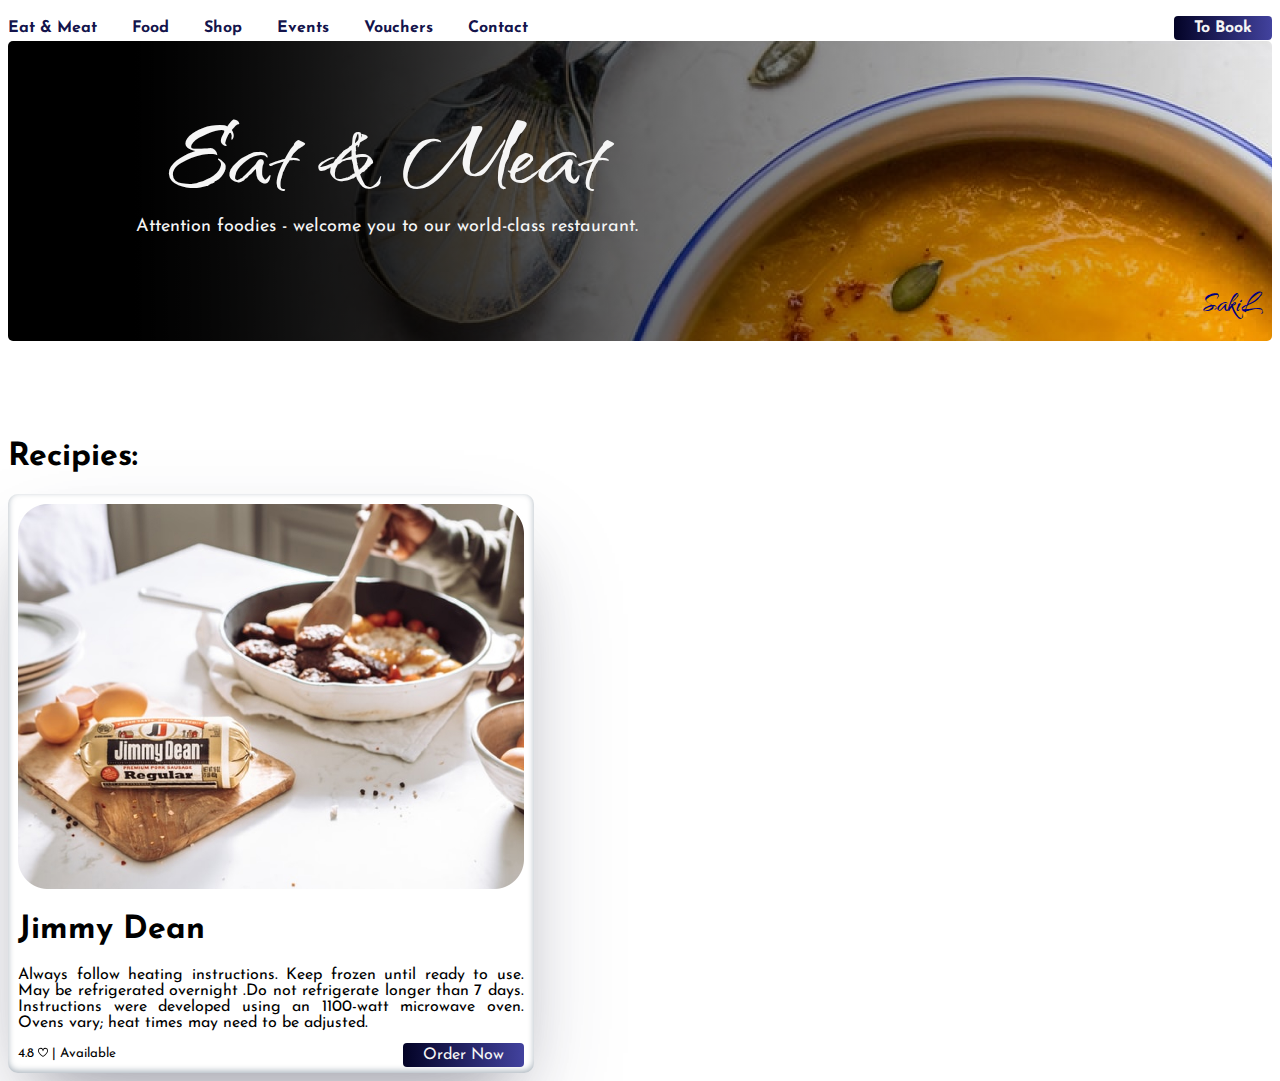
==== index.html @ c8922fd3 "Navbar and  Banner" ====
<!DOCTYPE html>
<html lang="en">

<head>
    <meta charset="UTF-8">
    <meta name="viewport" content="width=device-width, initial-scale=1.0">
    <title>My New Reststaurant</title>
    <!-- Google Font -->
    <link rel="preconnect" href="https://fonts.googleapis.com">
    <link rel="preconnect" href="https://fonts.gstatic.com" crossorigin>
    <link href="https://fonts.googleapis.com/css2?family=Josefin+Sans&family=Qwitcher+Grypen:wght@700&display=swap"
        rel="stylesheet">
    <link rel="stylesheet" href="style.css">
</head>

<body>
    <header>
        <!-- Navbar start -->
        <section>
            <div class="navbar">
                <div class="services">
                    <a href="">Eat & Meat</a>
                    <a href="">Food</a>
                    <a href="">Shop</a>
                    <a href="">Events</a>
                    <a href="">Vouchers</a>
                    <a href="">Contact</a>
                </div>
                <div>
                    <a class="to-book" href="">To Book</a>
                </div>
            </div>
        </section>
        <!-- Navbar end -->

        <!-- Banner Start -->
        <section>
            <div class="banner-img">
                <h1 class="owner">SakiL</h1>
                <div class="banner-text">
                    <h1 class="restaurant">Eat & Meat</h1>
                    <p>Attention foodies - welcome you to our world-class restaurant.</p>
                </div>
            </div>
        </section>
        <!-- Banner Close -->
    </header>
    <main>
        <!-- Recipies Start -->
        <section>
            <h1>Recipies:</h1>
            <div class="services-section">
                <img class="services-img" src="images/food/Project Cover.jpg" alt="">
                <h1>Jimmy Dean</h1>
                <p>
                    Always follow heating instructions. Keep frozen until ready to use. May be refrigerated overnight
                    .Do
                    not refrigerate longer than 7 days. Instructions were developed using an 1100-watt microwave oven.
                    Ovens vary; heat times may need to be adjusted.
                </p>
                <div class="ratings">
                    <small>4.8
                        <img class="heart-img" src="images/food/heart.svg" alt=""> | Available
                    </small>
                    <div>
                        <a class="to-book" href="">Order Now</a>
                    </div>
                </div>
            </div>
        </section>
        <!-- Recipies End -->
    </main>
</body>

</html>
---- style.css ----
body {
    font-family: 'Josefin Sans', sans-serif;
}

/* navbar */
.navbar {
    display: flex;
    justify-content: space-between;
    margin: 20px 0 5px 0;
    font-weight: 700;
}

.services a {
    text-decoration: none;
    margin-right: 30px;
    color: rgba(5, 5, 65, 0.936);
}

.services a:hover {
    color: red;
}

.to-book {
    text-decoration: none;
    padding: 4px 20px;
    border-radius: 4px;
    color: whitesmoke;
    background-image: linear-gradient(to right, rgb(3, 3, 38), rgb(66, 66, 158));
}

.to-book:hover {
    background-image: linear-gradient(to right, rgb(85, 85, 114), rgb(45, 45, 150));

}


/* banner */
.banner-img {
    height: 300px;
    width: 100%;
    margin-bottom: 100px;
    border-radius: 5px;
    background-position: center;
    background-size: cover;
    position: relative;
    background: linear-gradient(to right, rgba(0, 0, 0, 1) 10%, rgba(0, 0, 0, 0) 100%), url(images/food/Project\ Cover2.png);
}

.banner-text {
    color: whitesmoke;
    position: absolute;
    top: 40%;
    left: 30%;
    transform: translate(-50%, -50%);
    z-index: 2;
    width: 80%;
    padding: 20px;
    text-align: center;
}

.restaurant {
    font-family: 'Qwitcher Grypen', cursive;
    font-size: 120px;
    margin: 0;
}

.banner-text>p {
    font-size: 18px;
    margin: 0;
}


.owner {
    position: absolute;
    color: navy;
    font-weight: 700;
    bottom: 0;
    right: 10px;
    font-family: 'Qwitcher Grypen', cursive;
}

/* Services */
.services-section {
    width: 40%;
    text-align: justify;
    box-shadow: rgba(50, 50, 93, 0.25) 0px 50px 100px -20px, rgba(0, 0, 0, 0.3) 0px 30px 60px -30px, rgba(10, 37, 64, 0.35) 0px -2px 6px 0px inset;
    padding: 10px;
    border-radius: 10px;
}

.services-img {
    width: 100%;
}

.heart-img {
    width: 10px;
}

.ratings {
    display: flex;
    justify-content: space-between;
}
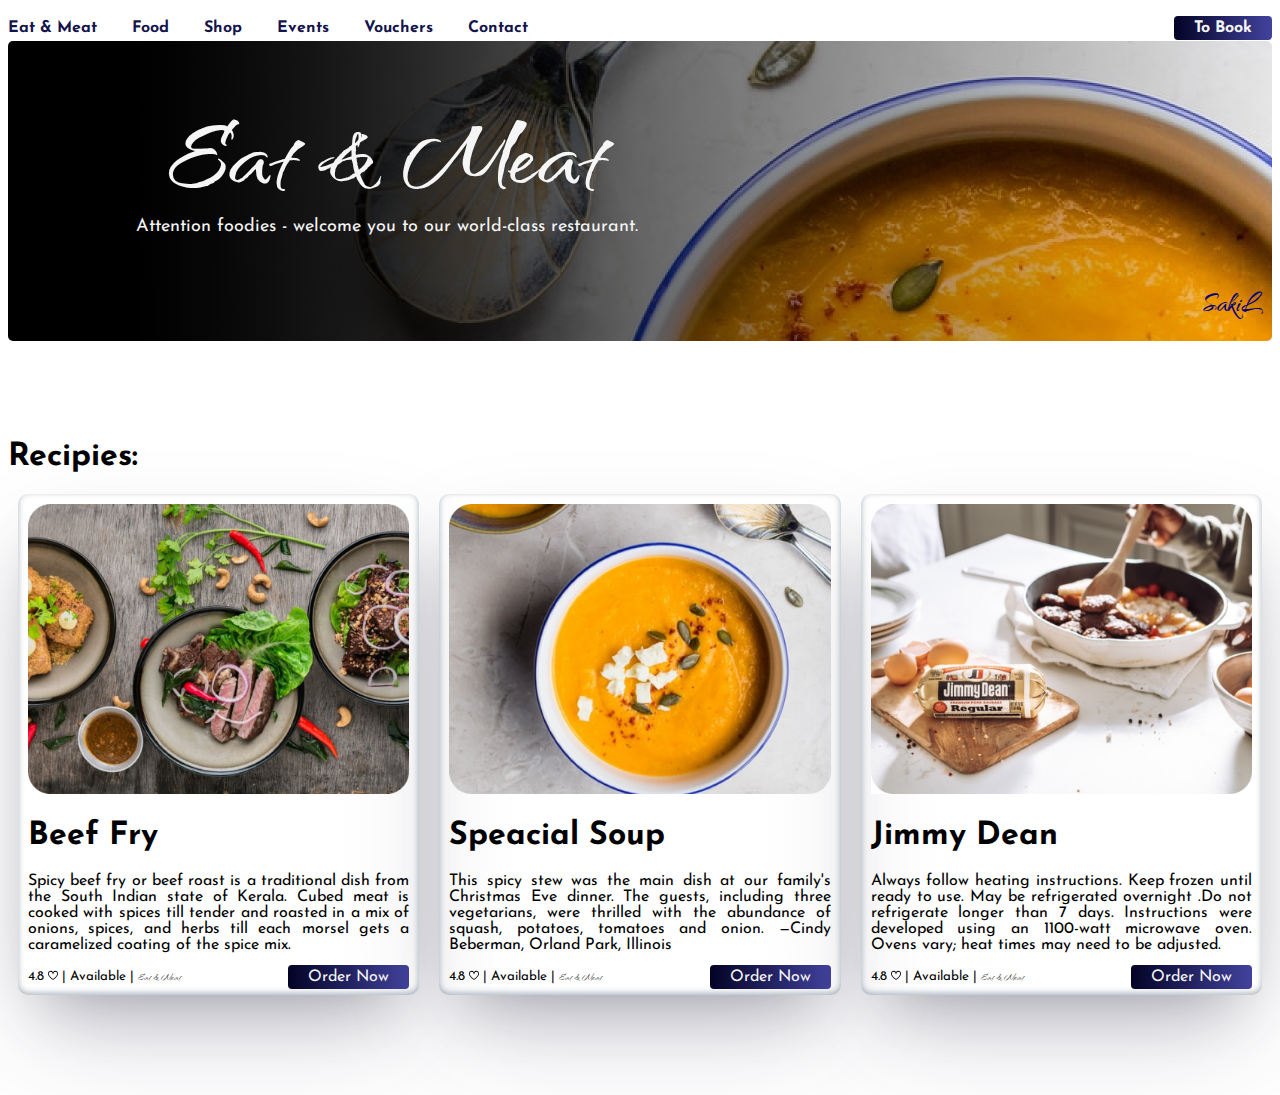
==== commit 9bd4e271: "Recipies" ====
--- a/index.html
+++ b/index.html
@@ -4,7 +4,8 @@
 <head>
     <meta charset="UTF-8">
     <meta name="viewport" content="width=device-width, initial-scale=1.0">
-    <title>My New Reststaurant</title>
+    <title>Eat & Meat</title>
+    <link rel="icon" type="image/x-icon" href="/images/food/restaurant.png">
     <!-- Google Font -->
     <link rel="preconnect" href="https://fonts.googleapis.com">
     <link rel="preconnect" href="https://fonts.gstatic.com" crossorigin>
@@ -49,21 +50,64 @@
         <!-- Recipies Start -->
         <section>
             <h1>Recipies:</h1>
-            <div class="services-section">
-                <img class="services-img" src="images/food/Project Cover.jpg" alt="">
-                <h1>Jimmy Dean</h1>
-                <p>
-                    Always follow heating instructions. Keep frozen until ready to use. May be refrigerated overnight
-                    .Do
-                    not refrigerate longer than 7 days. Instructions were developed using an 1100-watt microwave oven.
-                    Ovens vary; heat times may need to be adjusted.
-                </p>
-                <div class="ratings">
-                    <small>4.8
-                        <img class="heart-img" src="images/food/heart.svg" alt=""> | Available
-                    </small>
-                    <div>
-                        <a class="to-book" href="">Order Now</a>
+            <div class="recipies-section">
+                <div class="services-section">
+                    <img class="services-img" src="images/food/Project Cover1.jpg" alt="">
+                    <h1>Beef Fry</h1>
+                    <p>
+                        Spicy beef fry or beef roast is a traditional dish from the South Indian state of Kerala. Cubed
+                        meat is cooked with spices till tender and roasted in a mix of onions, spices, and herbs till
+                        each morsel gets a caramelized coating of the spice mix.
+                    </p>
+                    <div class="ratings">
+                        <small>4.8
+                            <img class="heart-img" src="images/food/heart.svg" alt=""> | Available | <span>Eat &
+                                Meat</span>
+                        </small>
+                        <div>
+                            <a class="to-book" href="">Order Now</a>
+                        </div>
+                    </div>
+                </div>
+
+                <div class="services-section">
+                    <img class="services-img" src="images/food/Project Cover.png" alt="">
+                    <h1>Speacial Soup</h1>
+                    <p>
+                        This spicy stew was the main dish at our family's Christmas Eve dinner. The guests, including
+                        three vegetarians, were thrilled with the abundance of squash, potatoes, tomatoes and onion.
+                        —Cindy Beberman, Orland Park, Illinois
+                    </p>
+                    <div class="ratings">
+                        <small>4.8
+                            <img class="heart-img" src="images/food/heart.svg" alt=""> | Available | <span>Eat &
+                                Meat</span>
+                        </small>
+                        <div>
+                            <a class="to-book" href="">Order Now</a>
+                        </div>
+                    </div>
+                </div>
+
+                <div class="services-section">
+                    <img class="services-img" src="images/food/Project Cover.jpg" alt="">
+                    <h1>Jimmy Dean</h1>
+                    <p>
+                        Always follow heating instructions. Keep frozen until ready to use. May be refrigerated
+                        overnight
+                        .Do
+                        not refrigerate longer than 7 days. Instructions were developed using an 1100-watt microwave
+                        oven.
+                        Ovens vary; heat times may need to be adjusted.
+                    </p>
+                    <div class="ratings">
+                        <small>4.8
+                            <img class="heart-img" src="images/food/heart.svg" alt=""> | Available | <span>Eat &
+                                Meat</span>
+                        </small>
+                        <div>
+                            <a class="to-book" href="">Order Now</a>
+                        </div>
                     </div>
                 </div>
             </div>
--- a/style.css
+++ b/style.css
@@ -29,7 +29,7 @@
 }
 
 .to-book:hover {
-    background-image: linear-gradient(to right, rgb(85, 85, 114), rgb(45, 45, 150));
+    background-image: linear-gradient(to right, red, orange);
 
 }
 
@@ -80,12 +80,18 @@
 }
 
 /* Services */
+.recipies-section {
+    display: flex;
+    margin-bottom: 100px;
+}
+
 .services-section {
     width: 40%;
     text-align: justify;
+    padding: 10px;
+    margin: 0 10px;
+    border-radius: 10px;
     box-shadow: rgba(50, 50, 93, 0.25) 0px 50px 100px -20px, rgba(0, 0, 0, 0.3) 0px 30px 60px -30px, rgba(10, 37, 64, 0.35) 0px -2px 6px 0px inset;
-    padding: 10px;
-    border-radius: 10px;
 }
 
 .services-img {
@@ -99,4 +105,8 @@
 .ratings {
     display: flex;
     justify-content: space-between;
+}
+
+.ratings span {
+    font-family: 'Qwitcher Grypen', cursive;
 }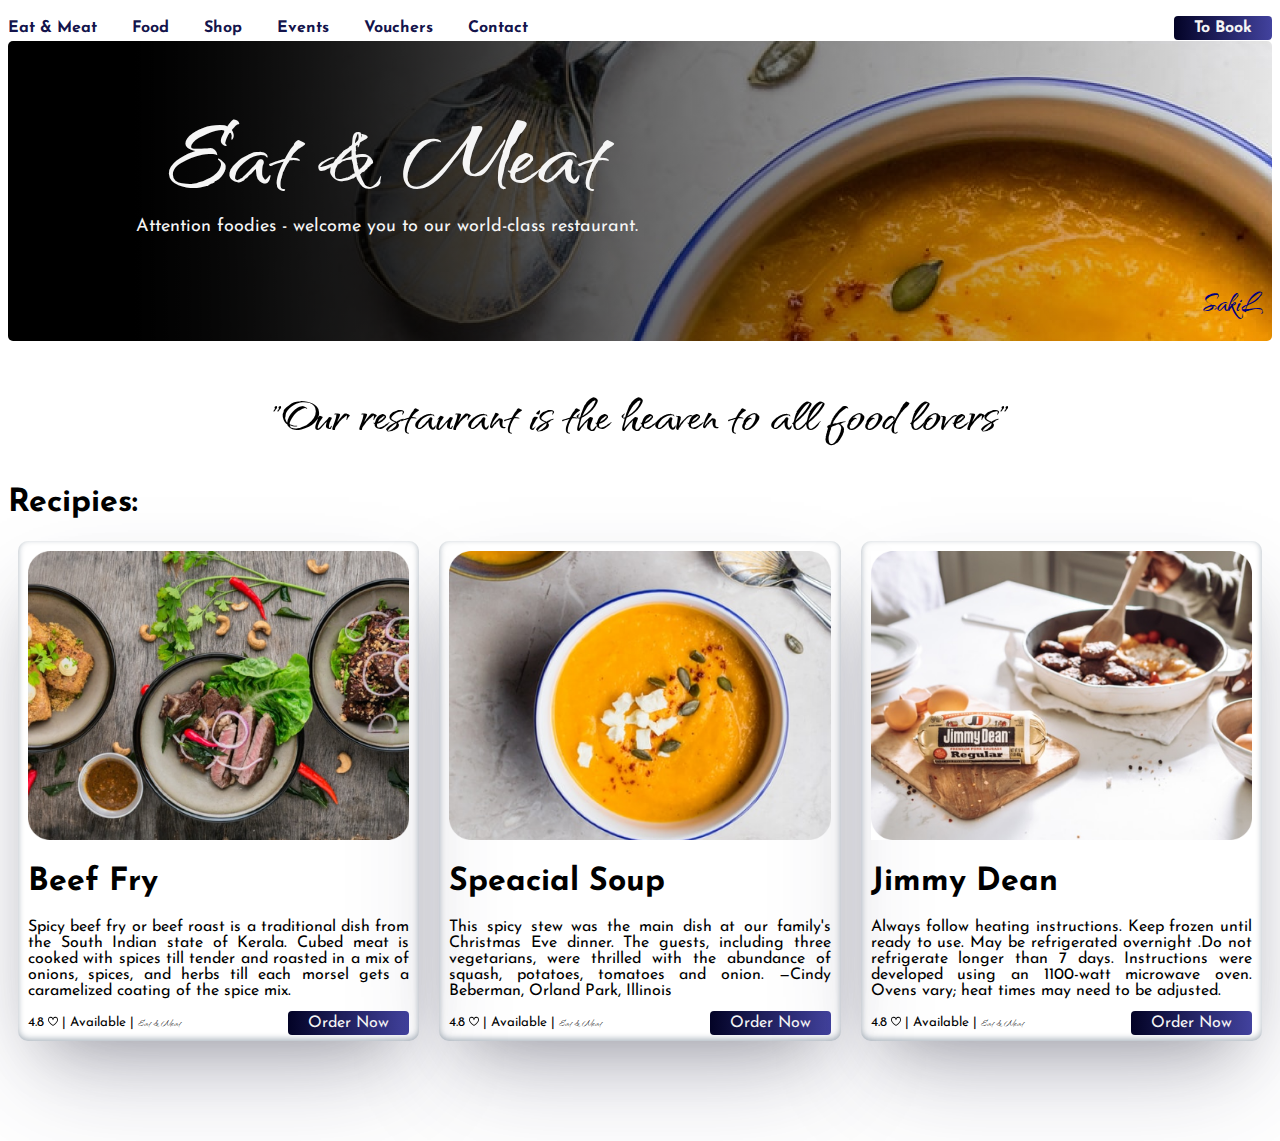
==== commit 2ad0f824: "Animation" ====
--- a/index.html
+++ b/index.html
@@ -46,12 +46,16 @@
         </section>
         <!-- Banner Close -->
     </header>
+
     <main>
+        <div class="quote">
+            <h1>"Our restaurant is the heaven to all food lovers"</h1>
+        </div>
         <!-- Recipies Start -->
         <section>
             <h1>Recipies:</h1>
             <div class="recipies-section">
-                <div class="services-section">
+                <div class="services-section" style="--clr1:#ff2770; --clr2:#45f3ff;">
                     <img class="services-img" src="images/food/Project Cover1.jpg" alt="">
                     <h1>Beef Fry</h1>
                     <p>
@@ -70,7 +74,7 @@
                     </div>
                 </div>
 
-                <div class="services-section">
+                <div class="services-section" style="--clr1:#ff2770; --clr2:#45f3ff;">
                     <img class="services-img" src="images/food/Project Cover.png" alt="">
                     <h1>Speacial Soup</h1>
                     <p>
@@ -89,7 +93,7 @@
                     </div>
                 </div>
 
-                <div class="services-section">
+                <div class="services-section" style="--clr1:#ff2770; --clr2:#45f3ff;">
                     <img class="services-img" src="images/food/Project Cover.jpg" alt="">
                     <h1>Jimmy Dean</h1>
                     <p>
@@ -113,6 +117,7 @@
             </div>
         </section>
         <!-- Recipies End -->
+
     </main>
 </body>
 
--- a/style.css
+++ b/style.css
@@ -38,7 +38,7 @@
 .banner-img {
     height: 300px;
     width: 100%;
-    margin-bottom: 100px;
+    margin-bottom: 30px;
     border-radius: 5px;
     background-position: center;
     background-size: cover;
@@ -79,6 +79,13 @@
     font-family: 'Qwitcher Grypen', cursive;
 }
 
+.quote {
+    text-align: center;
+    font-weight: 700;
+    font-size: 30px;
+    font-family: 'Qwitcher Grypen', cursive;
+}
+
 /* Services */
 .recipies-section {
     display: flex;
@@ -109,4 +116,78 @@
 
 .ratings span {
     font-family: 'Qwitcher Grypen', cursive;
+}
+
+/* ------For Animation------- */
+
+@property --a {
+    syntax: '<angle>';
+    inherits: false;
+    initial-value: 0deg;
+}
+
+@keyframes animate {
+    0% {
+        --a: 0deg;
+    }
+
+    100% {
+        --a: 360deg;
+    }
+}
+
+@keyframes rotate {
+    0% {
+        transform: rotate(0deg);
+    }
+
+    100% {
+        transform: rotate(360deg);
+    }
+}
+
+.services-section:hover {
+    width: 40%;
+    text-align: justify;
+    padding: 10px;
+    margin: 0 10px;
+    border-radius: 10px;
+    box-shadow: rgba(50, 50, 93, 0.25) 0px 50px 100px -20px, rgba(0, 0, 0, 0.3) 0px 30px 60px -30px, rgba(10, 37, 64, 0.35) 0px -2px 6px 0px inset;
+    position: relative;
+    background: repeating-conic-gradient(from var(--a), var(--clr1) 0%, var(--clr1) 5%, transparent 5%, transparent 40%, var(--clr1) 50%);
+    animation: animate 2s linear infinite;
+}
+
+.services-section:hover::before {
+    content: '';
+    position: absolute;
+    top: 0;
+    left: 0;
+    width: 100%;
+    height: 100%;
+    background: repeating-conic-gradient(from var(--a), var(--clr2) 0%, var(--clr2) 5%, transparent 5%, transparent 40%, var(--clr2) 50%);
+    animation: animate 2s linear infinite;
+    animation-delay: -0.2s;
+    transition: 0.2s;
+    opacity: 1;
+}
+
+.services-section:hover::after {
+    content: '';
+    position: absolute;
+    inset: 3px;
+    background: whitesmoke;
+}
+
+.services-section p,
+img,
+div,
+h1 {
+    position: relative;
+    z-index: 10;
+    transition: 0.2s;
+}
+
+.services-section:hover h1 {
+    letter-spacing: 0.1em;
 }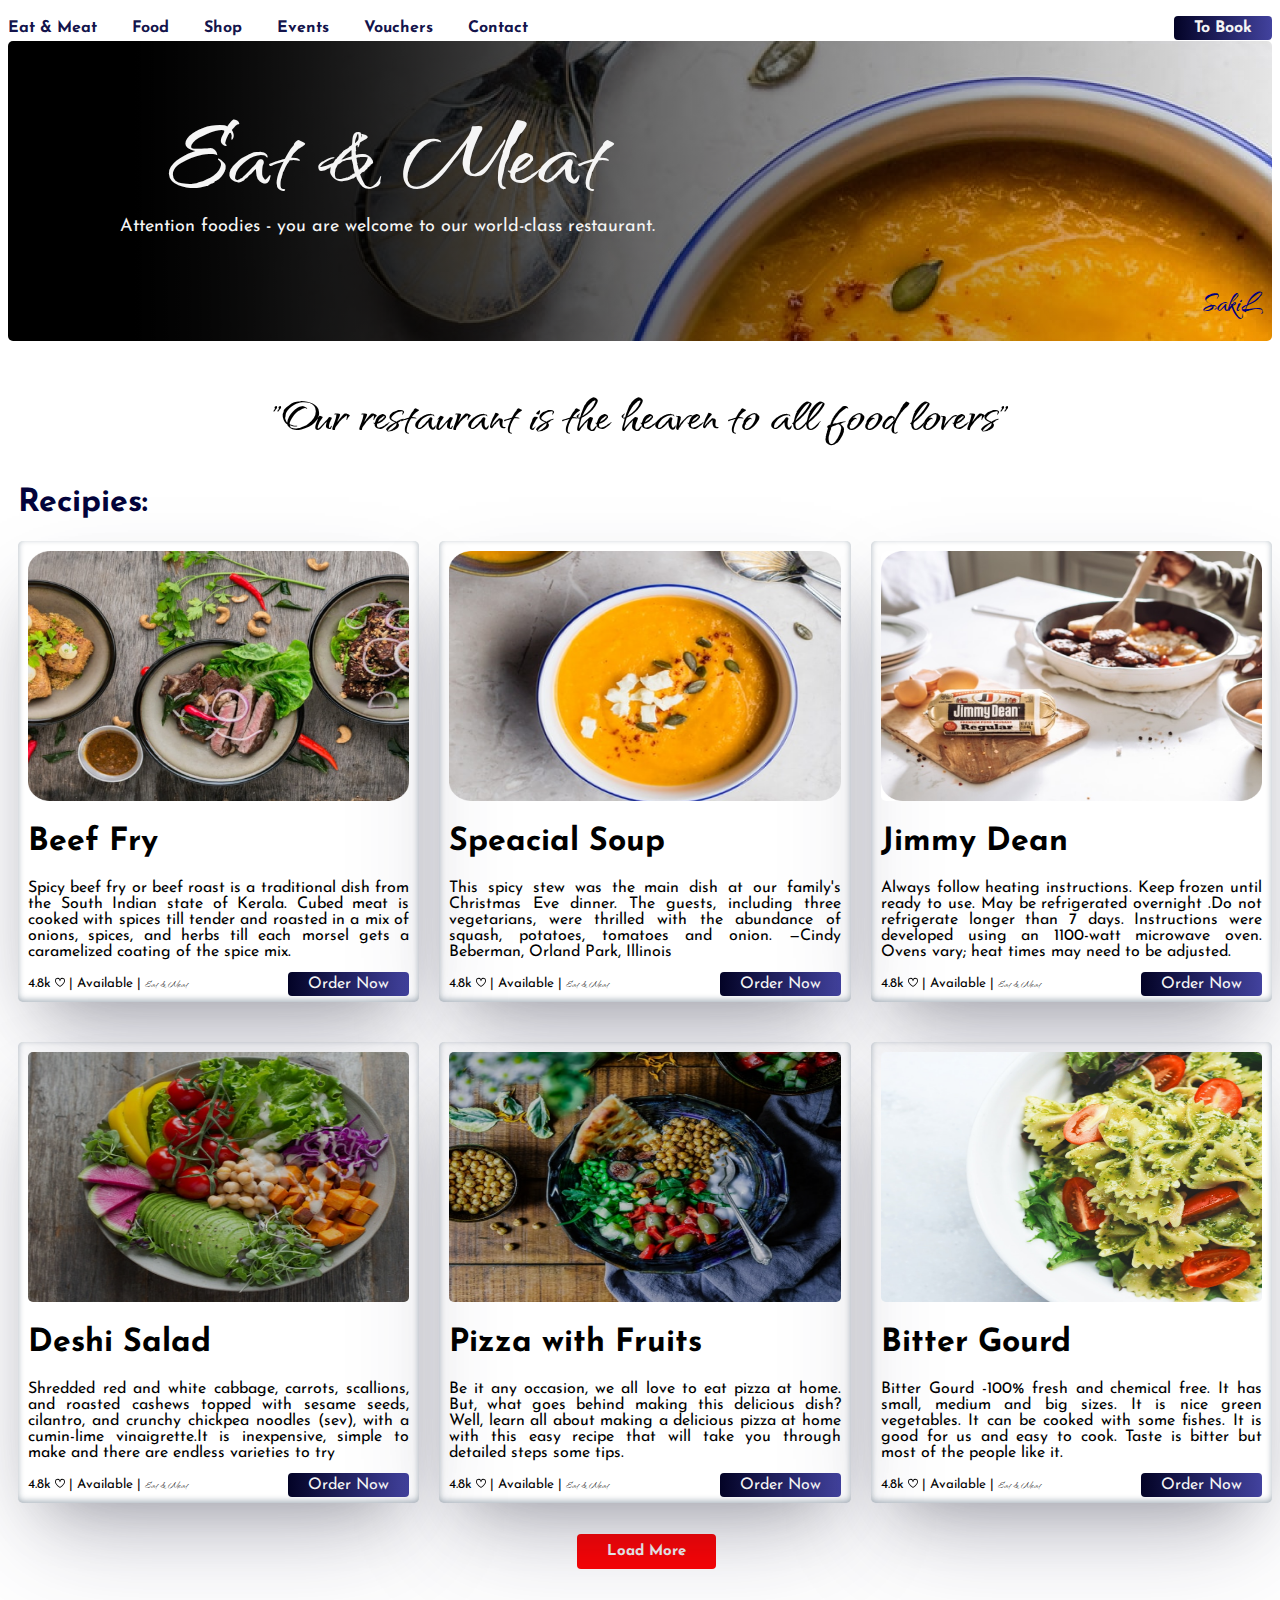
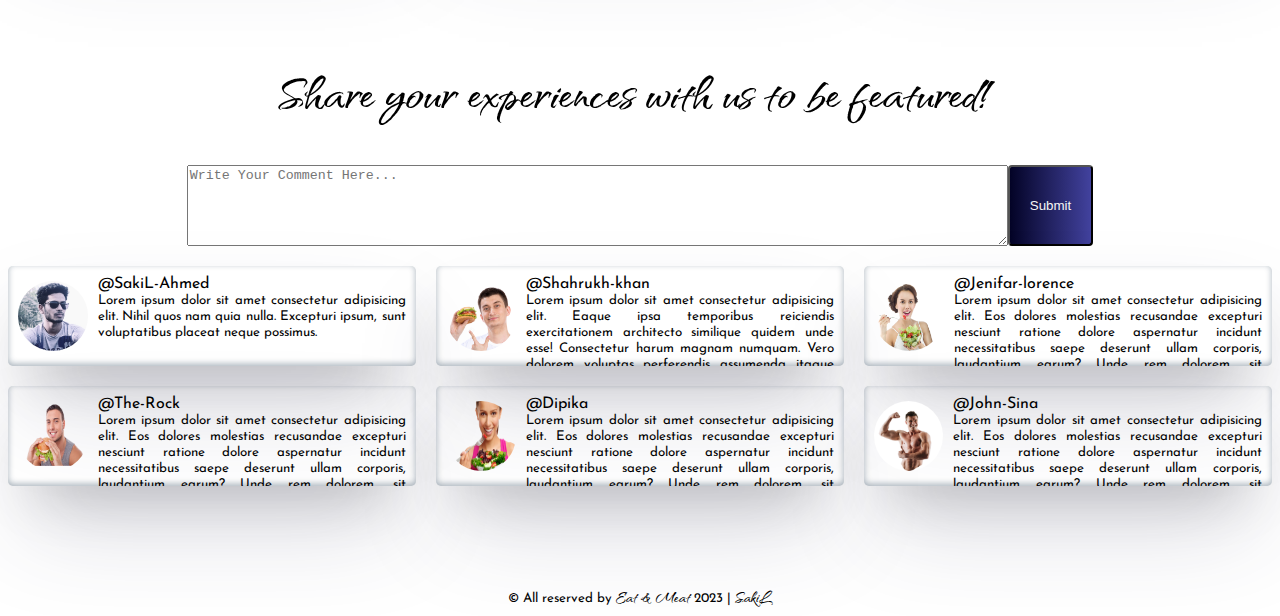
==== commit 8005e69a: "Comment Section" ====
--- a/index.html
+++ b/index.html
@@ -40,7 +40,7 @@
                 <h1 class="owner">SakiL</h1>
                 <div class="banner-text">
                     <h1 class="restaurant">Eat & Meat</h1>
-                    <p>Attention foodies - welcome you to our world-class restaurant.</p>
+                    <p>Attention foodies - you are welcome to our world-class restaurant.</p>
                 </div>
             </div>
         </section>
@@ -52,8 +52,8 @@
             <h1>"Our restaurant is the heaven to all food lovers"</h1>
         </div>
         <!-- Recipies Start -->
-        <section>
-            <h1>Recipies:</h1>
+        <section class="recipies">
+            <h1 class="recp">Recipies:</h1>
             <div class="recipies-section">
                 <div class="services-section" style="--clr1:#ff2770; --clr2:#45f3ff;">
                     <img class="services-img" src="images/food/Project Cover1.jpg" alt="">
@@ -64,7 +64,7 @@
                         each morsel gets a caramelized coating of the spice mix.
                     </p>
                     <div class="ratings">
-                        <small>4.8
+                        <small>4.8k
                             <img class="heart-img" src="images/food/heart.svg" alt=""> | Available | <span>Eat &
                                 Meat</span>
                         </small>
@@ -83,7 +83,7 @@
                         —Cindy Beberman, Orland Park, Illinois
                     </p>
                     <div class="ratings">
-                        <small>4.8
+                        <small>4.8k
                             <img class="heart-img" src="images/food/heart.svg" alt=""> | Available | <span>Eat &
                                 Meat</span>
                         </small>
@@ -105,20 +105,165 @@
                         Ovens vary; heat times may need to be adjusted.
                     </p>
                     <div class="ratings">
-                        <small>4.8
-                            <img class="heart-img" src="images/food/heart.svg" alt=""> | Available | <span>Eat &
-                                Meat</span>
-                        </small>
-                        <div>
-                            <a class="to-book" href="">Order Now</a>
-                        </div>
-                    </div>
-                </div>
-            </div>
+                        <small>4.8k
+                            <img class="heart-img" src="images/food/heart.svg" alt=""> | Available | <span>Eat &
+                                Meat</span>
+                        </small>
+                        <div>
+                            <a class="to-book" href="">Order Now</a>
+                        </div>
+                    </div>
+                </div>
+
+                <div class="services-section" style="--clr1:#ff2770; --clr2:#45f3ff;">
+                    <img class="services-img" src="images/food/Project Cover5.png" alt="">
+                    <h1>Deshi Salad</h1>
+                    <p>
+                        Shredded red and white cabbage, carrots, scallions, and roasted cashews topped with sesame
+                        seeds, cilantro, and crunchy chickpea noodles (sev), with a cumin-lime vinaigrette.It is
+                        inexpensive, simple to make and there are endless varieties to try
+                    </p>
+                    <div class="ratings">
+                        <small>4.8k
+                            <img class="heart-img" src="images/food/heart.svg" alt=""> | Available | <span>Eat &
+                                Meat</span>
+                        </small>
+                        <div>
+                            <a class="to-book" href="">Order Now</a>
+                        </div>
+                    </div>
+                </div>
+
+                <div class="services-section" style="--clr1:#ff2770; --clr2:#45f3ff;">
+                    <img class="services-img" src="images/food/Project Cover8.png" alt="">
+                    <h1>Pizza with Fruits</h1>
+                    <p>
+                        Be it any occasion, we all love to eat pizza at home. But, what goes behind making this
+                        delicious dish? Well, learn all about making a delicious pizza at home with this easy recipe
+                        that will take you through detailed steps some tips.
+                    </p>
+                    <div class="ratings">
+                        <small>4.8k
+                            <img class="heart-img" src="images/food/heart.svg" alt=""> | Available | <span>Eat &
+                                Meat</span>
+                        </small>
+                        <div>
+                            <a class="to-book" href="">Order Now</a>
+                        </div>
+                    </div>
+                </div>
+
+                <div class="services-section" style="--clr1:#ff2770; --clr2:#45f3ff;">
+                    <img class="services-img" src="images/food/Project Cover7.png" alt="">
+                    <h1>Bitter Gourd</h1>
+                    <p>
+                        Bitter Gourd -100% fresh and chemical free. It has small, medium and big sizes. It is nice green
+                        vegetables. It can be cooked with some fishes. It is good for us and easy to cook. Taste is
+                        bitter but most of the people like it.
+                    </p>
+                    <div class="ratings">
+                        <small>4.8k
+                            <img class="heart-img" src="images/food/heart.svg" alt=""> | Available | <span>Eat &
+                                Meat</span>
+                        </small>
+                        <div>
+                            <a class="to-book" href="">Order Now</a>
+                        </div>
+                    </div>
+                </div>
+            </div>
+            <a href="#" class="see-more">Load More</a>
         </section>
         <!-- Recipies End -->
+
+        <div class="quote">
+            <h1>Share your experiences with us to be featured!</h1>
+            <div class="placeholder">
+                <textarea placeholder="Write Your Comment Here..." name="" id="" cols="100%" rows="5"></textarea>
+                <input class="to-book" type="button" value="Submit">
+            </div>
+        </div>
+        <section>
+            <div class="experiences-gallery">
+                <div class="image-and-comment">
+                    <img class="experiences-image" src="images/male/SakiL.jpg" alt="">
+                    <div>
+                        <p class="user-name">@SakiL-Ahmed</p>
+                        <small>Lorem ipsum dolor sit amet consectetur adipisicing elit. Nihil quos nam quia nulla.
+                            Excepturi
+                            ipsum, sunt voluptatibus placeat neque possimus.</small>
+                    </div>
+                </div>
+
+                <div class="image-and-comment">
+                    <img class="experiences-image"
+                        src="images/male/31602633-happy-man-with-unhealthy-burger-sandwich-in-hand-get-ready-to-eat-isolated-on-a-white-background-fas-removebg-preview.png"
+                        alt="">
+                    <div>
+                        <p class="user-name">@Shahrukh-khan</p>
+                        <small>Lorem ipsum dolor sit amet consectetur adipisicing elit. Eaque ipsa temporibus reiciendis
+                            exercitationem architecto similique quidem unde esse! Consectetur harum magnam numquam. Vero
+                            dolorem voluptas perferendis assumenda itaque porro enim!</small>
+                    </div>
+                </div>
+
+                <div class="image-and-comment">
+                    <img class="experiences-image" src="images/female/6667872_preview-removebg-preview.png" alt="">
+
+                    <div>
+                        <p class="user-name">@Jenifar-lorence</p>
+                        <small>Lorem ipsum dolor sit amet consectetur adipisicing elit. Eos dolores molestias recusandae
+                            excepturi nesciunt ratione dolore aspernatur incidunt necessitatibus saepe deserunt ullam
+                            corporis, laudantium earum? Unde rem dolorem, sit reiciendis, libero beatae cum dicta modi
+                            eveniet repudiandae magni nisi. Rem.</small>
+                    </div>
+                </div>
+
+                <div class="image-and-comment">
+                    <img class="experiences-image"
+                        src="images/male/attractive-man-eating-hamburger-he-260nw-310832510-removebg-preview.png"
+                        alt="">
+
+                    <div>
+                        <p class="user-name">@The-Rock</p>
+                        <small>Lorem ipsum dolor sit amet consectetur adipisicing elit. Eos dolores molestias recusandae
+                            excepturi nesciunt ratione dolore aspernatur incidunt necessitatibus saepe deserunt ullam
+                            corporis, laudantium earum? Unde rem dolorem, sit reiciendis, libero beatae cum dicta modi
+                            eveniet repudiandae magni nisi. Rem.</small>
+                    </div>
+                </div>
+
+                <div class="image-and-comment">
+                    <img class="experiences-image"
+                        src="images/female/eat-healthy-food-png-transparent-eat-healthy-foodpng-images-woman-eating-png-480_319-removebg-preview.png"
+                        alt="">
+
+                    <div>
+                        <p class="user-name">@Dipika</p>
+                        <small>Lorem ipsum dolor sit amet consectetur adipisicing elit. Eos dolores molestias recusandae
+                            excepturi nesciunt ratione dolore aspernatur incidunt necessitatibus saepe deserunt ullam
+                            corporis, laudantium earum? Unde rem dolorem, sit reiciendis, libero beatae cum dicta modi
+                            eveniet repudiandae magni nisi. Rem.</small>
+                    </div>
+                </div>
+                <div class="image-and-comment">
+                    <img class="experiences-image" src="images/male/Hero Image.jpg" alt="">
+
+                    <div>
+                        <p class="user-name">@John-Sina</p>
+                        <small>Lorem ipsum dolor sit amet consectetur adipisicing elit. Eos dolores molestias recusandae
+                            excepturi nesciunt ratione dolore aspernatur incidunt necessitatibus saepe deserunt ullam
+                            corporis, laudantium earum? Unde rem dolorem, sit reiciendis, libero beatae cum dicta modi
+                            eveniet repudiandae magni nisi. Rem.</small>
+                    </div>
+                </div>
+            </div>
+        </section>
 
     </main>
 </body>
+<footer>
+    <small>&copy; All reserved by <span>Eat & Meat</span> 2023 | <span>SakiL</span></small>
+</footer>
 
 </html>--- a/style.css
+++ b/style.css
@@ -87,22 +87,34 @@
 }
 
 /* Services */
+.recipies {
+    margin-bottom: 100px;
+}
+
+.recp {
+    margin-left: 10px;
+    color: rgb(3, 3, 59);
+}
+
 .recipies-section {
-    display: flex;
-    margin-bottom: 100px;
+    display: grid;
+    grid-template-columns: auto auto auto;
+    gap: 40px;
+    margin: 0 20px 40px 10px;
 }
 
 .services-section {
-    width: 40%;
+    width: 100%;
     text-align: justify;
     padding: 10px;
-    margin: 0 10px;
-    border-radius: 10px;
+    border-radius: 5px;
     box-shadow: rgba(50, 50, 93, 0.25) 0px 50px 100px -20px, rgba(0, 0, 0, 0.3) 0px 30px 60px -30px, rgba(10, 37, 64, 0.35) 0px -2px 6px 0px inset;
 }
 
 .services-img {
     width: 100%;
+    height: 250px;
+    border-radius: 5px;
 }
 
 .heart-img {
@@ -116,6 +128,21 @@
 
 .ratings span {
     font-family: 'Qwitcher Grypen', cursive;
+}
+
+.see-more {
+    text-decoration: none;
+    font-size: 15px;
+    margin-left: 45%;
+    font-weight: 700;
+    border-radius: 4px;
+    padding: 10px 30px;
+    color: whitesmoke;
+    background-color: red;
+}
+
+.see-more:hover {
+    background-color: rgb(148, 62, 62);
 }
 
 /* ------For Animation------- */
@@ -147,11 +174,10 @@
 }
 
 .services-section:hover {
-    width: 40%;
+    width: 100%;
     text-align: justify;
-    padding: 10px;
-    margin: 0 10px;
     border-radius: 10px;
+    position: relative;
     box-shadow: rgba(50, 50, 93, 0.25) 0px 50px 100px -20px, rgba(0, 0, 0, 0.3) 0px 30px 60px -30px, rgba(10, 37, 64, 0.35) 0px -2px 6px 0px inset;
     position: relative;
     background: repeating-conic-gradient(from var(--a), var(--clr1) 0%, var(--clr1) 5%, transparent 5%, transparent 40%, var(--clr1) 50%);
@@ -184,10 +210,61 @@
 div,
 h1 {
     position: relative;
-    z-index: 10;
+    z-index: 1;
     transition: 0.2s;
 }
 
 .services-section:hover h1 {
     letter-spacing: 0.1em;
+}
+
+/* Experiences Gellery */
+
+.placeholder {
+    display: flex;
+    justify-content: center;
+    margin-bottom: 20px;
+}
+
+.experiences-gallery {
+    display: grid;
+    grid-template-columns: auto auto auto;
+    align-content: center;
+    gap: 20px;
+    width: 100%;
+    margin-bottom: 100px;
+}
+
+.image-and-comment {
+    border-radius: 5px;
+    width: 95%;
+    height: 80px;
+    display: flex;
+    text-align: justify;
+    padding: 10px;
+    overflow: hidden;
+    box-shadow: rgba(50, 50, 93, 0.25) 0px 50px 100px -20px, rgba(0, 0, 0, 0.3) 0px 30px 60px -30px, rgba(10, 37, 64, 0.35) 0px -2px 6px 0px inset;
+
+}
+
+.experiences-image {
+    width: 70px;
+    height: 70px;
+    border-radius: 50%;
+    margin: 5px 10px 0 0;
+}
+
+.user-name {
+    margin: 0;
+}
+
+/* Footer */
+footer {
+    text-align: center;
+}
+
+footer span {
+    font-family: 'Qwitcher Grypen', cursive;
+    font-weight: 700;
+    font-size: 20px;
 }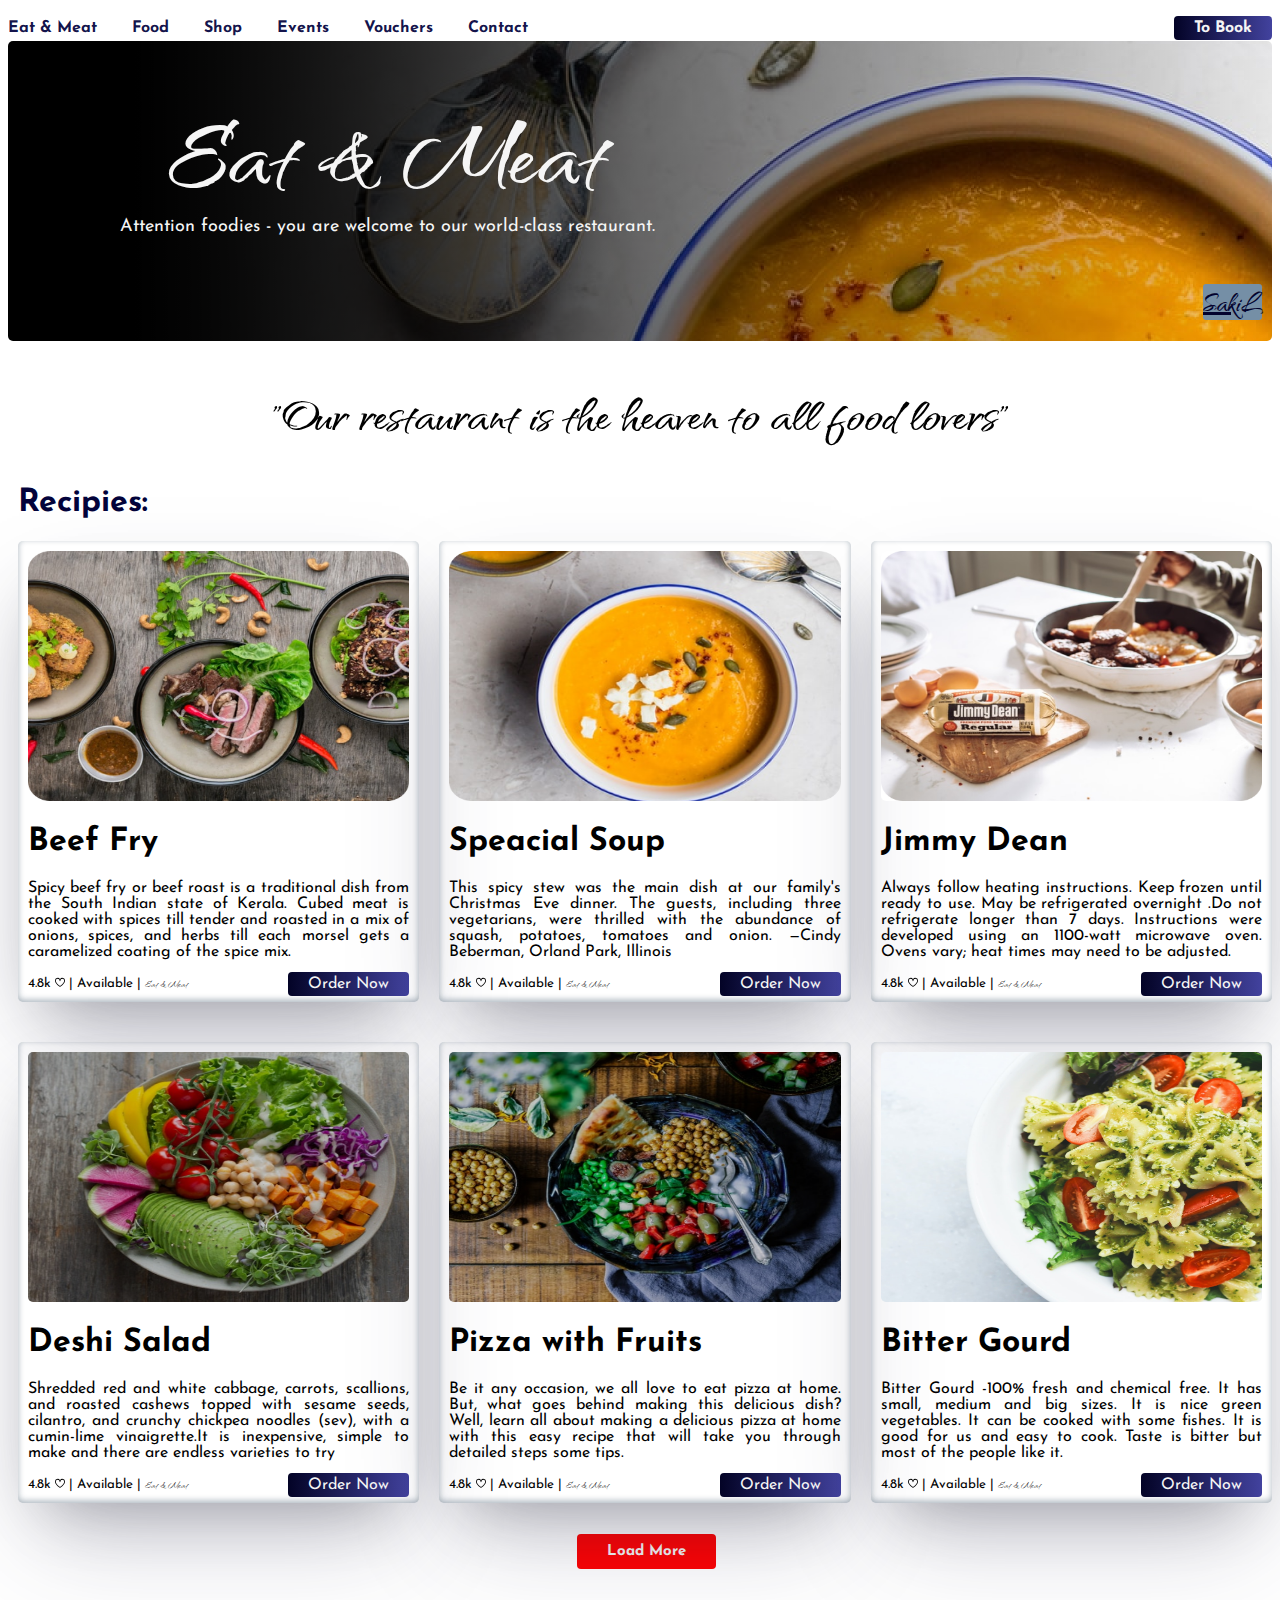
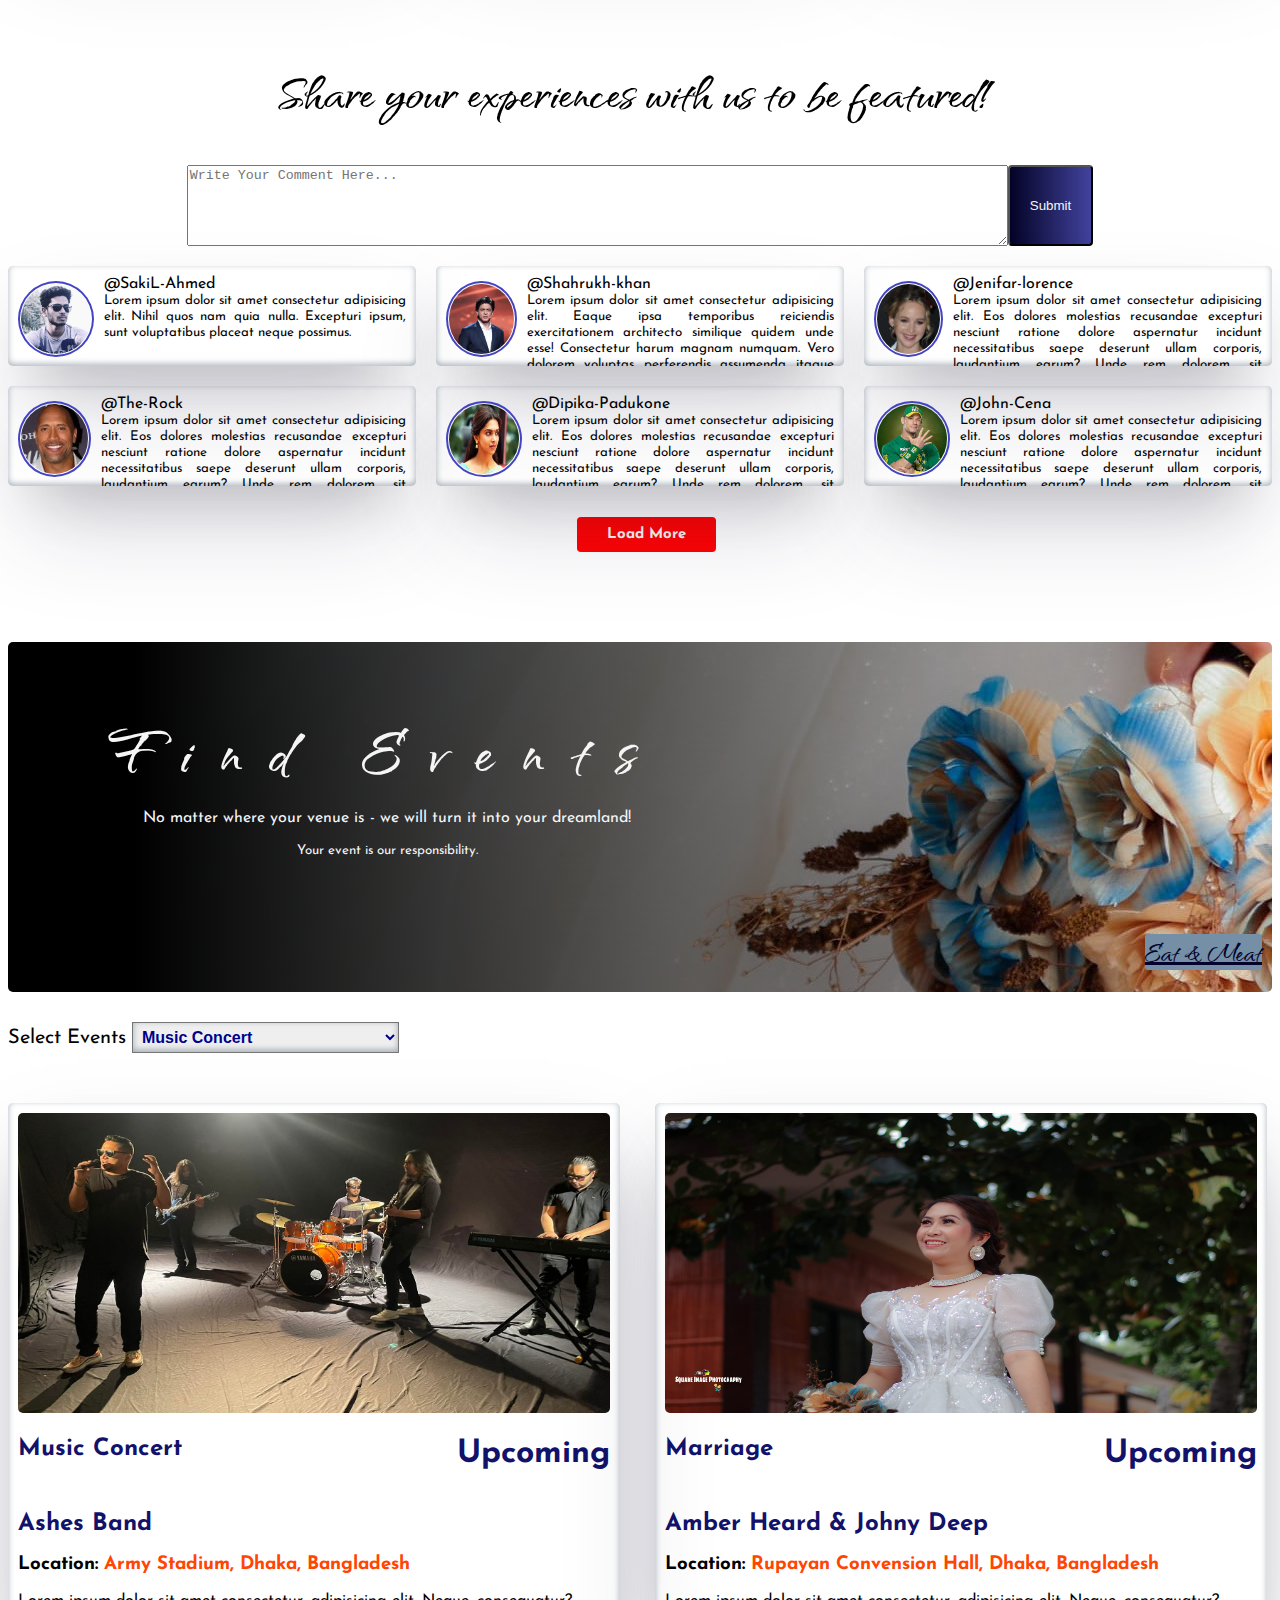
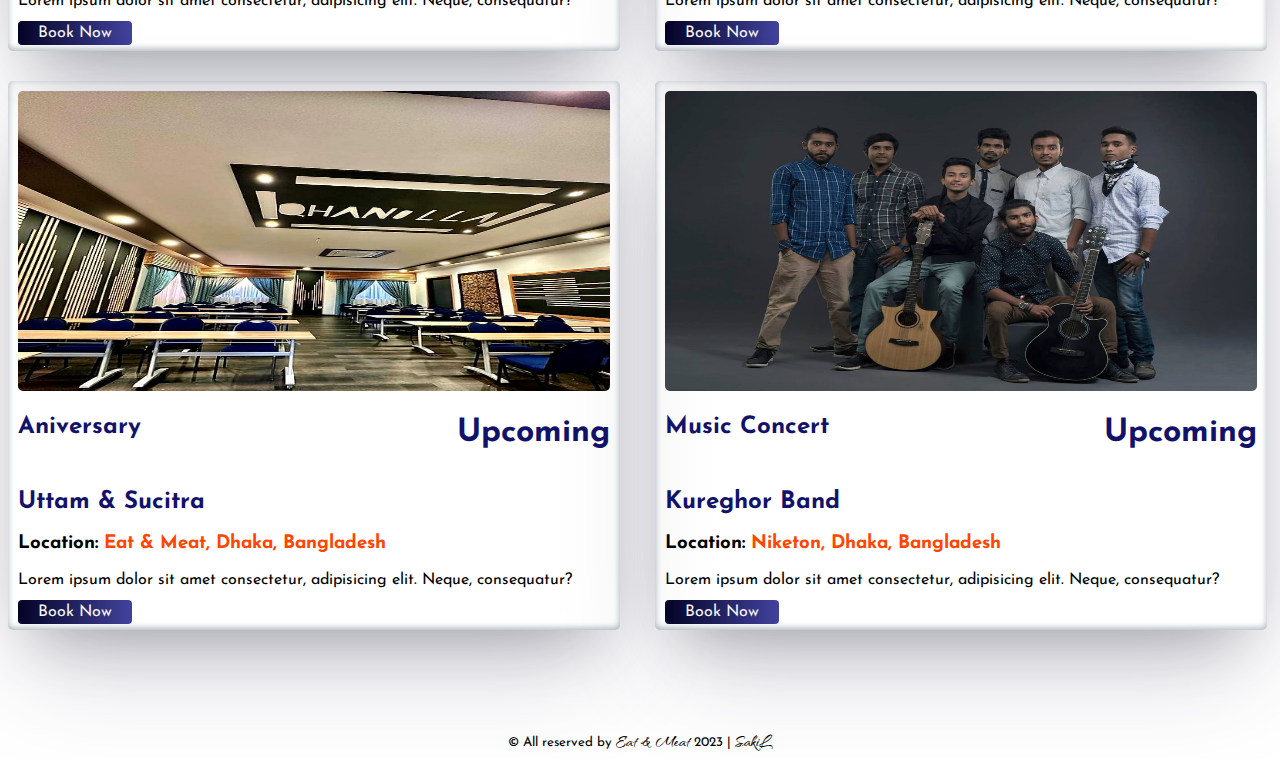
==== commit a9a86bc7: "Events" ====
--- a/index.html
+++ b/index.html
@@ -51,6 +51,7 @@
         <div class="quote">
             <h1>"Our restaurant is the heaven to all food lovers"</h1>
         </div>
+
         <!-- Recipies Start -->
         <section class="recipies">
             <h1 class="recp">Recipies:</h1>
@@ -183,7 +184,8 @@
                 <input class="to-book" type="button" value="Submit">
             </div>
         </div>
-        <section>
+
+        <section class="comment-section">
             <div class="experiences-gallery">
                 <div class="image-and-comment">
                     <img class="experiences-image" src="images/male/SakiL.jpg" alt="">
@@ -196,9 +198,7 @@
                 </div>
 
                 <div class="image-and-comment">
-                    <img class="experiences-image"
-                        src="images/male/31602633-happy-man-with-unhealthy-burger-sandwich-in-hand-get-ready-to-eat-isolated-on-a-white-background-fas-removebg-preview.png"
-                        alt="">
+                    <img class="experiences-image" src="images/male/shahrukh-khan.jpg" alt="">
                     <div>
                         <p class="user-name">@Shahrukh-khan</p>
                         <small>Lorem ipsum dolor sit amet consectetur adipisicing elit. Eaque ipsa temporibus reiciendis
@@ -208,7 +208,7 @@
                 </div>
 
                 <div class="image-and-comment">
-                    <img class="experiences-image" src="images/female/6667872_preview-removebg-preview.png" alt="">
+                    <img class="experiences-image" src="images/female/Jenifar-lorence.jpeg" alt="">
 
                     <div>
                         <p class="user-name">@Jenifar-lorence</p>
@@ -220,9 +220,7 @@
                 </div>
 
                 <div class="image-and-comment">
-                    <img class="experiences-image"
-                        src="images/male/attractive-man-eating-hamburger-he-260nw-310832510-removebg-preview.png"
-                        alt="">
+                    <img class="experiences-image" src="images/male/The-Rock.jpeg" alt="">
 
                     <div>
                         <p class="user-name">@The-Rock</p>
@@ -234,12 +232,10 @@
                 </div>
 
                 <div class="image-and-comment">
-                    <img class="experiences-image"
-                        src="images/female/eat-healthy-food-png-transparent-eat-healthy-foodpng-images-woman-eating-png-480_319-removebg-preview.png"
-                        alt="">
-
-                    <div>
-                        <p class="user-name">@Dipika</p>
+                    <img class="experiences-image" src="images/female/Dipika.jpeg" alt="">
+
+                    <div>
+                        <p class=" user-name">@Dipika-Padukone</p>
                         <small>Lorem ipsum dolor sit amet consectetur adipisicing elit. Eos dolores molestias recusandae
                             excepturi nesciunt ratione dolore aspernatur incidunt necessitatibus saepe deserunt ullam
                             corporis, laudantium earum? Unde rem dolorem, sit reiciendis, libero beatae cum dicta modi
@@ -247,10 +243,10 @@
                     </div>
                 </div>
                 <div class="image-and-comment">
-                    <img class="experiences-image" src="images/male/Hero Image.jpg" alt="">
-
-                    <div>
-                        <p class="user-name">@John-Sina</p>
+                    <img class="experiences-image" src="images/male/John-Sina.jpeg" alt="">
+
+                    <div>
+                        <p class="user-name">@John-Cena</p>
                         <small>Lorem ipsum dolor sit amet consectetur adipisicing elit. Eos dolores molestias recusandae
                             excepturi nesciunt ratione dolore aspernatur incidunt necessitatibus saepe deserunt ullam
                             corporis, laudantium earum? Unde rem dolorem, sit reiciendis, libero beatae cum dicta modi
@@ -258,10 +254,98 @@
                     </div>
                 </div>
             </div>
+            <a href="#" class="see-more">Load More</a>
+        </section>
+
+        <!-- Events -->
+
+        <section style="margin-bottom: 50px;">
+            <div class="find-events">
+                <h1 class="owner">Eat & Meat</h1>
+                <div class="events-text">
+                    <h1>Find Events</h1>
+                    <p>No matter where your venue is - we will turn it into your dreamland!</p>
+                    <small>Your event is our responsibility.</small>
+                </div>
+            </div>
+            <div class="select-events">
+                <label for="Events">Select Events</label>
+                <select name="Events" id="Events">
+                    <option value="Music">Music Concert</option>
+                    <option value="Summer">Summer Festival</option>
+                    <option value="Birthday">Birthday</option>
+                    <option value="Marriage">Marriage</option>
+                    <option value="Anniversary">Anniversary</option>
+                    <option value="Holiday">Holiday Party</option>
+                    <option value="Others">If othes, please visit "To Book"
+                    </option>
+                </select>
+            </div>
+        </section>
+
+        <section>
+            <div class="events">
+                <div class="events-card" style="--clr1:#ff2770; --clr2:#45f3ff;">
+                    <img class="events-image" src="images/Events/ev1.jpg" alt="">
+                    <div class="events-card-text">
+                        <div class="upcoming">
+                            <h2>Music Concert</h2>
+                            <h1>Upcoming</h1>
+                        </div>
+                        <h2>Ashes Band</h2>
+                        <h3>Location: <span>Army Stadium, Dhaka, Bangladesh</span></h3>
+                        <p>Lorem ipsum dolor sit amet consectetur, adipisicing elit. Neque, consequatur?</p>
+                        <a class="to-book" href="#">Book Now</a>
+                    </div>
+                </div>
+
+                <div class="events-card" style="--clr1:#ff2770; --clr2:#45f3ff;">
+                    <img class="events-image" src="images/Events/e2.jpg" alt="">
+                    <div class="events-card-text">
+                        <div class="upcoming">
+                            <h2>Marriage</h2>
+                            <h1>Upcoming</h1>
+                        </div>
+                        <h2>Amber Heard & Johny Deep</h2>
+                        <h3>Location: <span>Rupayan Convension Hall, Dhaka, Bangladesh</span></h3>
+                        <p>Lorem ipsum dolor sit amet consectetur, adipisicing elit. Neque, consequatur?</p>
+                        <a class="to-book" href="#">Book Now</a>
+                    </div>
+                </div>
+
+                <div class="events-card" style="--clr1:#ff2770; --clr2:#45f3ff;">
+                    <img class="events-image" src="images/Events/e8.jpg" alt="">
+                    <div class="events-card-text">
+                        <div class="upcoming">
+                            <h2>Aniversary</h2>
+                            <h1>Upcoming</h1>
+                        </div>
+                        <h2>Uttam & Sucitra</h2>
+                        <h3>Location: <span>Eat & Meat, Dhaka, Bangladesh</span></h3>
+                        <p>Lorem ipsum dolor sit amet consectetur, adipisicing elit. Neque, consequatur?</p>
+                        <a class="to-book" href="#">Book Now</a>
+                    </div>
+                </div>
+
+                <div class="events-card" style="--clr1:#ff2770; --clr2:#45f3ff;">
+                    <img class="events-image" src="images/Events/kure.jpg" alt="">
+                    <div class="events-card-text">
+                        <div class="upcoming">
+                            <h2>Music Concert</h2>
+                            <h1>Upcoming</h1>
+                        </div>
+                        <h2>Kureghor Band</h2>
+                        <h3>Location: <span>Niketon, Dhaka, Bangladesh</span></h3>
+                        <p>Lorem ipsum dolor sit amet consectetur, adipisicing elit. Neque, consequatur?</p>
+                        <a class="to-book" href="#">Book Now</a>
+                    </div>
+                </div>
+            </div>
         </section>
 
     </main>
 </body>
+
 <footer>
     <small>&copy; All reserved by <span>Eat & Meat</span> 2023 | <span>SakiL</span></small>
 </footer>
--- a/style.css
+++ b/style.css
@@ -72,9 +72,12 @@
 
 .owner {
     position: absolute;
-    color: navy;
+    text-decoration: underline;
+    color: rgb(3, 3, 46);
     font-weight: 700;
     bottom: 0;
+    background-color: rgb(117, 143, 166);
+    border-radius: 3px;
     right: 10px;
     font-family: 'Qwitcher Grypen', cursive;
 }
@@ -145,7 +148,7 @@
     background-color: rgb(148, 62, 62);
 }
 
-/* ------For Animation------- */
+/* ------Animation for food service card------- */
 
 @property --a {
     syntax: '<angle>';
@@ -154,21 +157,21 @@
 }
 
 @keyframes animate {
-    0% {
+    100% {
         --a: 0deg;
     }
 
-    100% {
+    0% {
         --a: 360deg;
     }
 }
 
 @keyframes rotate {
-    0% {
+    100% {
         transform: rotate(0deg);
     }
 
-    100% {
+    0% {
         transform: rotate(360deg);
     }
 }
@@ -216,9 +219,14 @@
 
 .services-section:hover h1 {
     letter-spacing: 0.1em;
+    transition-delay: 0.1s;
 }
 
 /* Experiences Gellery */
+
+.comment-section {
+    margin-bottom: 100px;
+}
 
 .placeholder {
     display: flex;
@@ -232,7 +240,7 @@
     align-content: center;
     gap: 20px;
     width: 100%;
-    margin-bottom: 100px;
+    margin-bottom: 40px;
 }
 
 .image-and-comment {
@@ -252,6 +260,8 @@
     height: 70px;
     border-radius: 50%;
     margin: 5px 10px 0 0;
+    padding: 1px;
+    border: 2px solid rgb(68, 68, 195);
 }
 
 .user-name {
@@ -261,10 +271,123 @@
 /* Footer */
 footer {
     text-align: center;
+    margin-top: 100px;
 }
 
 footer span {
     font-family: 'Qwitcher Grypen', cursive;
     font-weight: 700;
     font-size: 20px;
+}
+
+/* Events */
+
+.find-events {
+    position: relative;
+    height: 350px;
+    width: 100%;
+    margin-bottom: 30px;
+    border-radius: 5px;
+    background-position: center;
+    background-size: cover;
+    background: linear-gradient(to right, rgba(0, 0, 0, 1) 10%, rgba(0, 0, 0, 0) 100%), url(images/Events/e9.jpg);
+}
+
+.events-text {
+    color: whitesmoke;
+    position: absolute;
+    top: 40%;
+    left: 30%;
+    transform: translate(-50%, -50%);
+    z-index: 2;
+    width: 80%;
+    padding: 20px;
+    text-align: center;
+}
+
+.events-text h1 {
+    font-family: 'Qwitcher Grypen', cursive;
+    font-size: 80px;
+    letter-spacing: 0.35em;
+    font-weight: 700;
+    margin: 0;
+}
+
+.select-events {
+    font-size: 20px;
+}
+
+.select-events select {
+    font-size: 16px;
+    font-weight: 700;
+    padding: 5px;
+    color: #00008B;
+    box-shadow: rgba(50, 50, 93, 0.25) 0px 50px 100px -20px, rgba(0, 0, 0, 0.3) 0px 30px 60px -30px, rgba(10, 37, 64, 0.35) 0px -2px 6px 0px inset;
+}
+
+.select-events option {
+    font-size: 16px;
+    font-weight: 700;
+}
+
+.events-card {
+    width: 96%;
+    box-shadow: rgba(50, 50, 93, 0.25) 0px 50px 100px -20px, rgba(0, 0, 0, 0.3) 0px 30px 60px -30px, rgba(10, 37, 64, 0.35) 0px -2px 6px 0px inset;
+    padding: 10px;
+    border-radius: 5px;
+}
+
+.events-image {
+    width: 100%;
+    height: 300px;
+    border-radius: 5px;
+}
+
+.events {
+    display: grid;
+    grid-template-columns: auto auto;
+    gap: 30px;
+}
+
+.events-card-text h1,
+h2 {
+    color: #12126a;
+}
+
+.events-card-text span {
+    color: orangered;
+
+}
+
+.upcoming {
+    display: flex;
+    justify-content: space-between;
+}
+
+/* Animation for events card */
+
+.events-card:hover {
+    position: relative;
+    position: relative;
+    background: repeating-conic-gradient(from var(--a), var(--clr1) 0%, var(--clr1) 5%, transparent 5%, transparent 40%, var(--clr1) 50%);
+    animation: animate 2s linear infinite;
+}
+
+.events-card:hover::before {
+    content: '';
+    position: absolute;
+    top: 0;
+    left: 0;
+    width: 100%;
+    height: 100%;
+    background: repeating-conic-gradient(from var(--a), var(--clr2) 0%, var(--clr2) 5%, transparent 5%, transparent 40%, var(--clr2) 50%);
+    animation: animate 2s linear infinite;
+    animation-delay: -0.2s;
+}
+
+.events-card:hover::after {
+    content: '';
+    position: absolute;
+    inset: 3px;
+    /* background: whitesmoke; */
 }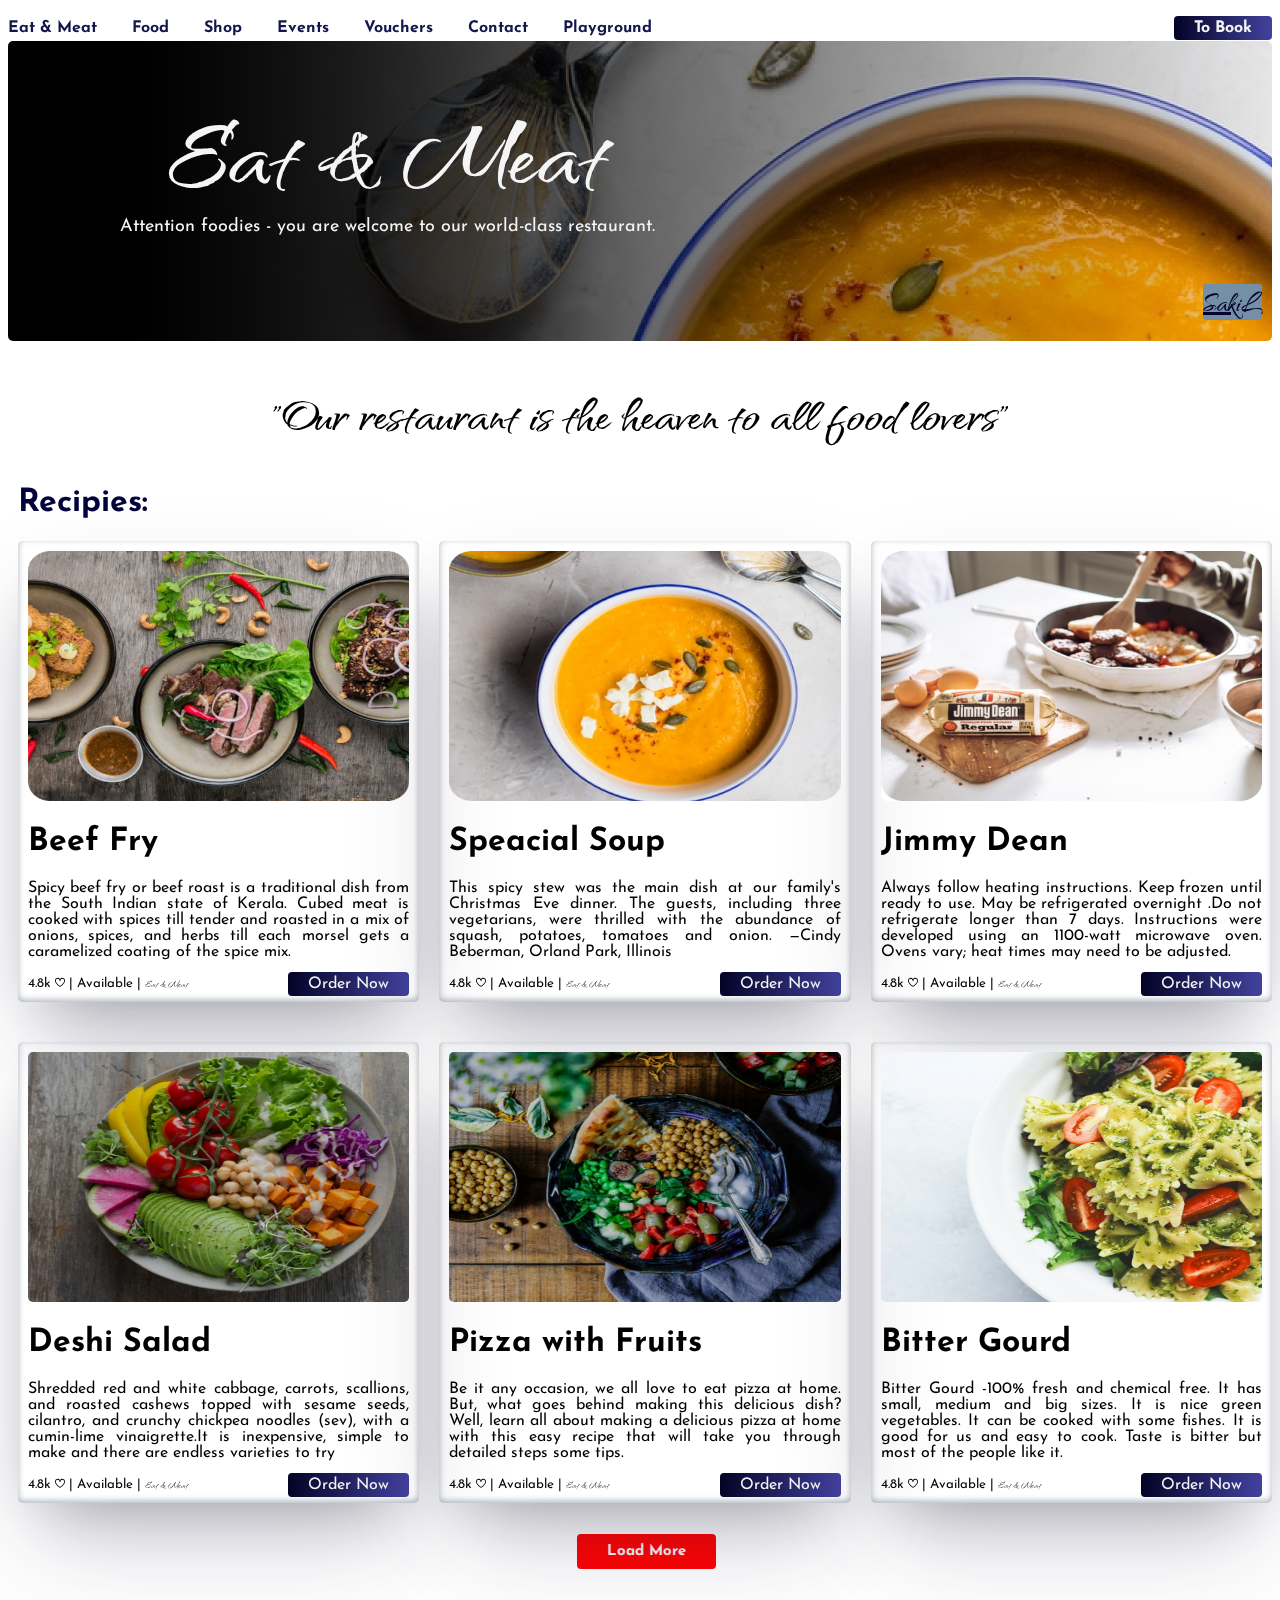
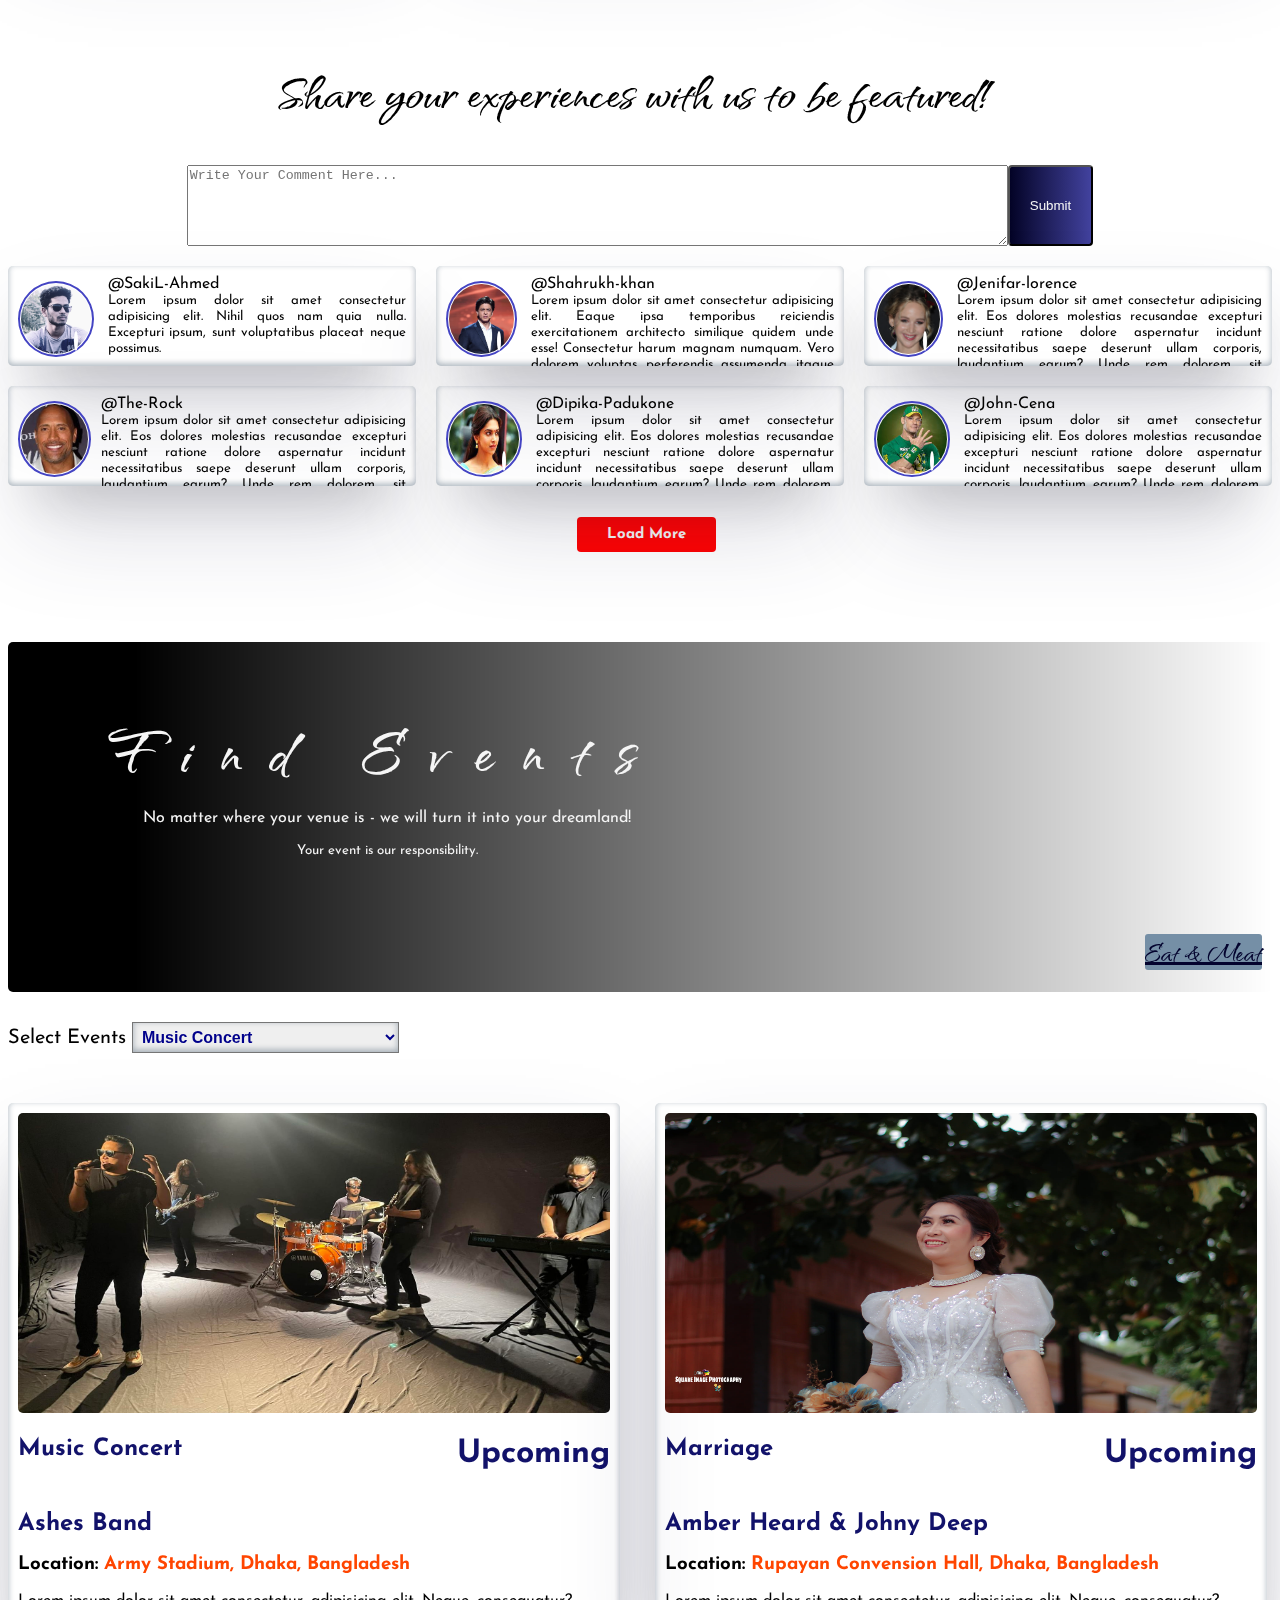
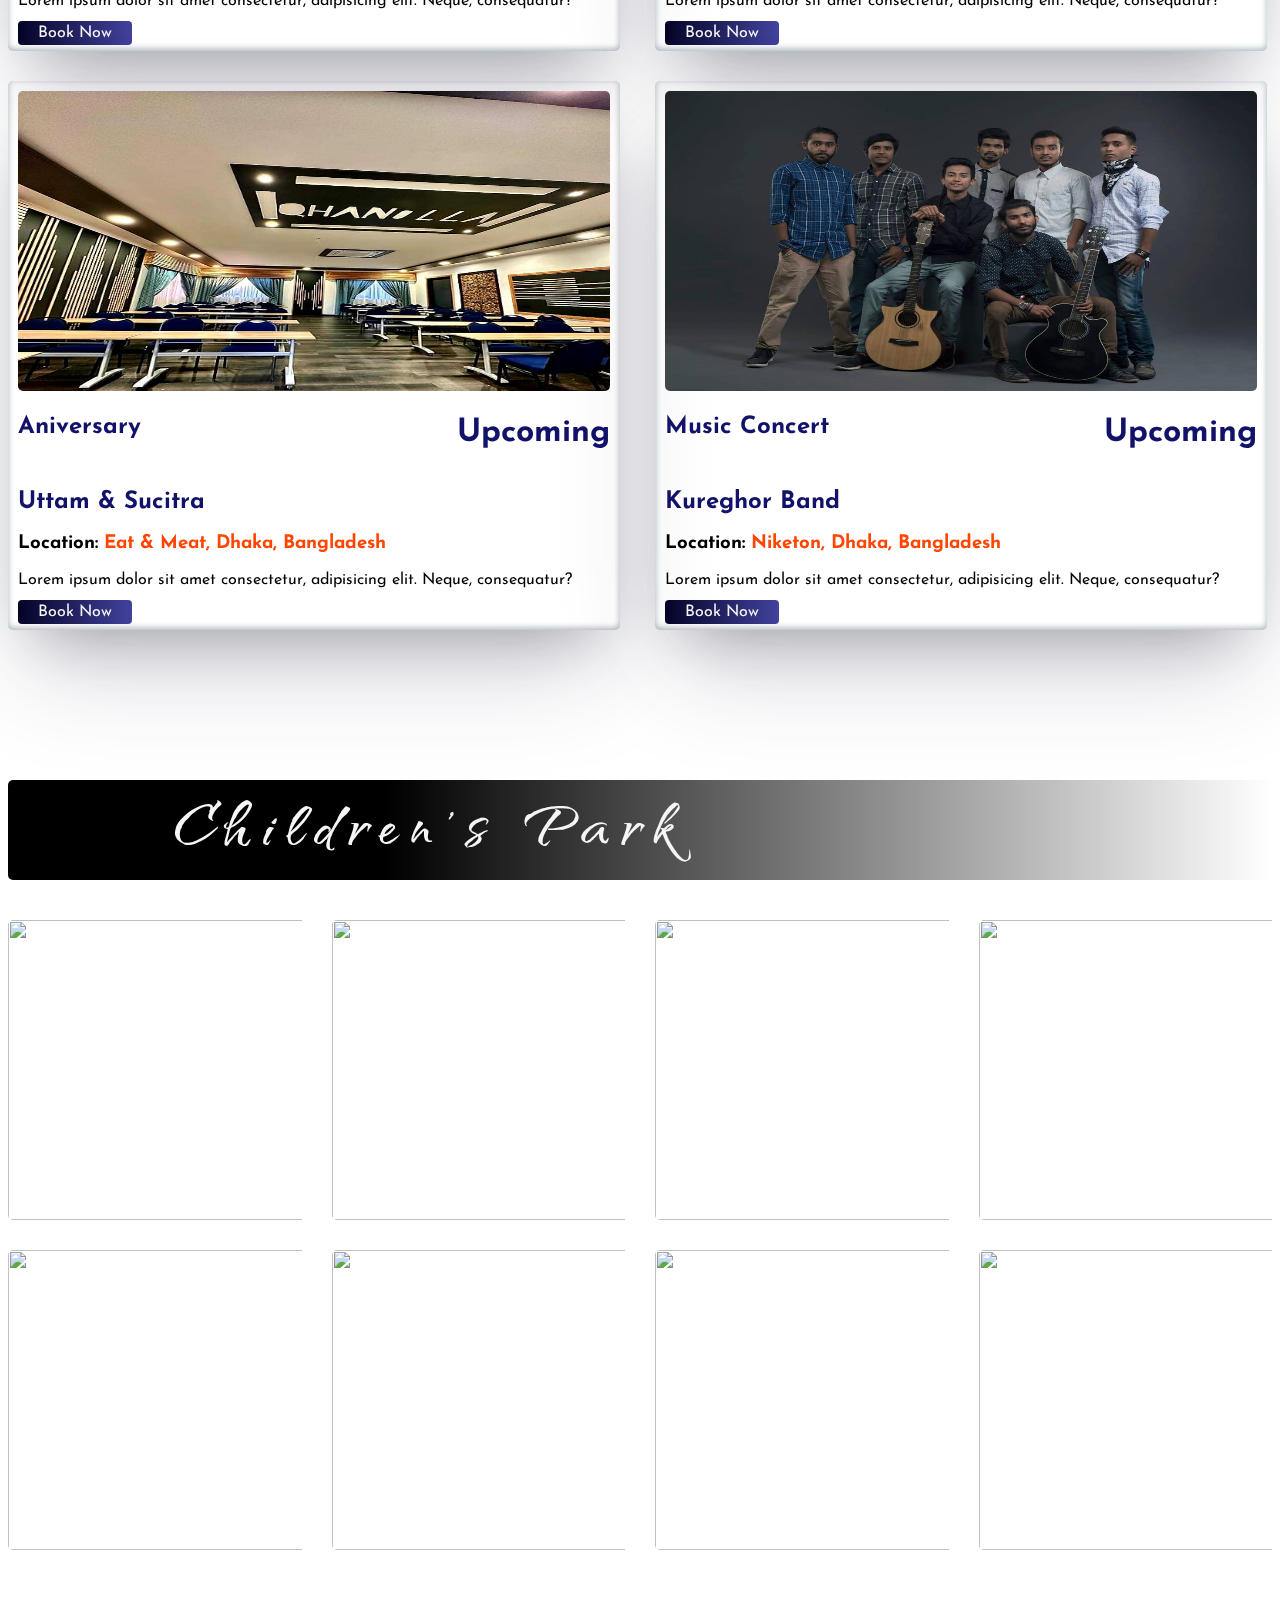
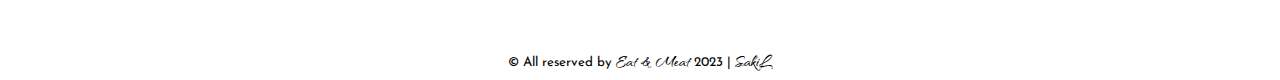
==== commit 1a341074: "Playground" ====
--- a/index.html
+++ b/index.html
@@ -11,21 +11,23 @@
     <link rel="preconnect" href="https://fonts.gstatic.com" crossorigin>
     <link href="https://fonts.googleapis.com/css2?family=Josefin+Sans&family=Qwitcher+Grypen:wght@700&display=swap"
         rel="stylesheet">
-    <link rel="stylesheet" href="style.css">
+    <link rel="stylesheet" href="CSS/style.css">
+    <script src="https://kit.fontawesome.com/67a2fbfa6c.js" crossorigin="anonymous"></script>
 </head>
 
 <body>
     <header>
         <!-- Navbar start -->
-        <section>
+        <section id="navbar-section">
             <div class="navbar">
                 <div class="services">
-                    <a href="">Eat & Meat</a>
-                    <a href="">Food</a>
-                    <a href="">Shop</a>
-                    <a href="">Events</a>
-                    <a href="">Vouchers</a>
-                    <a href="">Contact</a>
+                    <a href="#">Eat & Meat</a>
+                    <a href="#">Food</a>
+                    <a href="#">Shop</a>
+                    <a href="#">Events</a>
+                    <a href="#">Vouchers</a>
+                    <a href="#">Contact</a>
+                    <a href="playground.html">Playground</a>
                 </div>
                 <div>
                     <a class="to-book" href="">To Book</a>
@@ -177,6 +179,9 @@
         </section>
         <!-- Recipies End -->
 
+
+        <!-- comment -->
+
         <div class="quote">
             <h1>Share your experiences with us to be featured!</h1>
             <div class="placeholder">
@@ -189,6 +194,7 @@
             <div class="experiences-gallery">
                 <div class="image-and-comment">
                     <img class="experiences-image" src="images/male/SakiL.jpg" alt="">
+                    <i class="fa-solid fa-circle"></i>
                     <div>
                         <p class="user-name">@SakiL-Ahmed</p>
                         <small>Lorem ipsum dolor sit amet consectetur adipisicing elit. Nihil quos nam quia nulla.
@@ -199,9 +205,13 @@
 
                 <div class="image-and-comment">
                     <img class="experiences-image" src="images/male/shahrukh-khan.jpg" alt="">
+
+                    <i class="fa-solid fa-circle"></i>
                     <div>
                         <p class="user-name">@Shahrukh-khan</p>
-                        <small>Lorem ipsum dolor sit amet consectetur adipisicing elit. Eaque ipsa temporibus reiciendis
+                        <small class="coment-small-text">Lorem ipsum dolor sit amet consectetur adipisicing elit. Eaque
+                            ipsa
+                            temporibus reiciendis
                             exercitationem architecto similique quidem unde esse! Consectetur harum magnam numquam. Vero
                             dolorem voluptas perferendis assumenda itaque porro enim!</small>
                     </div>
@@ -209,6 +219,8 @@
 
                 <div class="image-and-comment">
                     <img class="experiences-image" src="images/female/Jenifar-lorence.jpeg" alt="">
+
+                    <i class="fa-solid fa-circle"></i>
 
                     <div>
                         <p class="user-name">@Jenifar-lorence</p>
@@ -234,6 +246,8 @@
                 <div class="image-and-comment">
                     <img class="experiences-image" src="images/female/Dipika.jpeg" alt="">
 
+                    <i class="fa-solid fa-circle"></i>
+
                     <div>
                         <p class=" user-name">@Dipika-Padukone</p>
                         <small>Lorem ipsum dolor sit amet consectetur adipisicing elit. Eos dolores molestias recusandae
@@ -244,6 +258,8 @@
                 </div>
                 <div class="image-and-comment">
                     <img class="experiences-image" src="images/male/John-Sina.jpeg" alt="">
+
+                    <i class="fa-solid fa-circle"></i>
 
                     <div>
                         <p class="user-name">@John-Cena</p>
@@ -271,9 +287,9 @@
             <div class="select-events">
                 <label for="Events">Select Events</label>
                 <select name="Events" id="Events">
-                    <option value="Music">Music Concert</option>
                     <option value="Summer">Summer Festival</option>
                     <option value="Birthday">Birthday</option>
+                    <option selected value="Music">Music Concert</option>
                     <option value="Marriage">Marriage</option>
                     <option value="Anniversary">Anniversary</option>
                     <option value="Holiday">Holiday Party</option>
@@ -283,7 +299,7 @@
             </div>
         </section>
 
-        <section>
+        <section class="event-section">
             <div class="events">
                 <div class="events-card" style="--clr1:#ff2770; --clr2:#45f3ff;">
                     <img class="events-image" src="images/Events/ev1.jpg" alt="">
@@ -343,6 +359,57 @@
             </div>
         </section>
 
+        <!-- Children Park -->
+        <section>
+            <div class="childrens-park">
+                <div class="chldrens-text">
+                    <h1>Children's Park</h1>
+                </div>
+                <div class="swimming">
+                    <div id="boy">
+                        <img src="images/children/boy.svg" alt="">
+                    </div>
+                    <div id="ring">
+                        <img src="images/children/ring.svg" alt="">
+                    </div>
+                    <div id="water">
+                        <img src="images/children/water.svg" alt="">
+                    </div>
+                </div>
+            </div>
+
+        </section>
+
+        <section class="childrens-park-section">
+            <div class="childrens">
+                <div class="children-card">
+                    <img src="images/children/ch1.jpg" alt="">
+                </div>
+                <div class="children-card">
+                    <img src="images/children/ch2.jpg" alt="">
+                </div>
+                <div class="children-card">
+                    <img src="images/children/ch3.jpg" alt="">
+                </div>
+                <div class="children-card">
+                    <img src="images/children/ch4.jpg" alt="">
+                </div>
+                <div class="children-card">
+                    <img src="images/children/ch5.jpg" alt="">
+                </div>
+                <div class="children-card">
+                    <img src="images/children/ch6.jpg" alt="">
+                </div>
+                <div class="children-card">
+                    <img src="images/children/ch3.jpg" alt="">
+                </div>
+                <div class="children-card">
+                    <img src="images/children/ch4.jpg" alt="">
+                </div>
+            </div>
+
+        </section>
+
     </main>
 </body>
 
--- a/CSS/style.css
+++ b/CSS/style.css
@@ -0,0 +1,487 @@
+body {
+    font-family: 'Josefin Sans', sans-serif;
+}
+
+/* navbar */
+#navbar-section {
+    position: sticky;
+    top: 20px;
+}
+
+.navbar {
+    display: flex;
+    justify-content: space-between;
+    margin: 20px 0 5px 0;
+    font-weight: 700;
+}
+
+.services a {
+    text-decoration: none;
+    margin-right: 30px;
+    color: rgba(5, 5, 65, 0.936);
+}
+
+.services a:hover {
+    color: red;
+}
+
+.to-book {
+    text-decoration: none;
+    padding: 4px 20px;
+    border-radius: 4px;
+    color: whitesmoke;
+    background-image: linear-gradient(to right, rgb(3, 3, 38), rgb(66, 66, 158));
+}
+
+.to-book:hover {
+    background-image: linear-gradient(to right, red, orange);
+
+}
+
+
+/* banner */
+.banner-img {
+    height: 300px;
+    width: 100%;
+    margin-bottom: 30px;
+    border-radius: 5px;
+    background-position: center;
+    background-size: cover;
+    position: relative;
+    background: linear-gradient(to right, rgba(0, 0, 0, 1) 10%, rgba(0, 0, 0, 0) 100%), url(../images/food/Project\ Cover2.png);
+}
+
+.banner-text {
+    color: whitesmoke;
+    position: absolute;
+    top: 40%;
+    left: 30%;
+    transform: translate(-50%, -50%);
+    z-index: 2;
+    width: 80%;
+    padding: 20px;
+    text-align: center;
+}
+
+.restaurant {
+    font-family: 'Qwitcher Grypen', cursive;
+    font-size: 120px;
+    margin: 0;
+}
+
+.banner-text>p {
+    font-size: 18px;
+    margin: 0;
+}
+
+
+.owner {
+    position: absolute;
+    text-decoration: underline;
+    color: rgb(3, 3, 46);
+    font-weight: 700;
+    bottom: 0;
+    background-color: rgb(117, 143, 166);
+    border-radius: 3px;
+    right: 10px;
+    font-family: 'Qwitcher Grypen', cursive;
+}
+
+.quote {
+    text-align: center;
+    font-weight: 700;
+    font-size: 30px;
+    font-family: 'Qwitcher Grypen', cursive;
+}
+
+/* Services */
+.recipies {
+    margin-bottom: 100px;
+}
+
+.recp {
+    margin-left: 10px;
+    color: rgb(3, 3, 59);
+}
+
+.recipies-section {
+    display: grid;
+    grid-template-columns: auto auto auto;
+    gap: 40px;
+    margin: 0 20px 40px 10px;
+}
+
+.services-section {
+    width: 100%;
+    text-align: justify;
+    padding: 10px;
+    border-radius: 5px;
+    box-shadow: rgba(50, 50, 93, 0.25) 0px 50px 100px -20px, rgba(0, 0, 0, 0.3) 0px 30px 60px -30px, rgba(10, 37, 64, 0.35) 0px -2px 6px 0px inset;
+}
+
+.services-img {
+    width: 100%;
+    height: 250px;
+    border-radius: 5px;
+}
+
+.heart-img {
+    width: 10px;
+}
+
+.ratings {
+    display: flex;
+    justify-content: space-between;
+}
+
+.ratings span {
+    font-family: 'Qwitcher Grypen', cursive;
+}
+
+.see-more {
+    text-decoration: none;
+    font-size: 15px;
+    margin-left: 45%;
+    font-weight: 700;
+    border-radius: 4px;
+    padding: 10px 30px;
+    color: whitesmoke;
+    background-color: red;
+}
+
+.see-more:hover {
+    background-color: rgb(148, 62, 62);
+}
+
+/* ------Animation for food service card------- */
+
+@property --a {
+    syntax: '<angle>';
+    inherits: false;
+    initial-value: 0deg;
+}
+
+@keyframes animate {
+    100% {
+        --a: 0deg;
+    }
+
+    0% {
+        --a: 360deg;
+    }
+}
+
+@keyframes rotate {
+    100% {
+        transform: rotate(0deg);
+    }
+
+    0% {
+        transform: rotate(360deg);
+    }
+}
+
+.services-section:hover {
+    width: 100%;
+    text-align: justify;
+    border-radius: 10px;
+    position: relative;
+    box-shadow: rgba(50, 50, 93, 0.25) 0px 50px 100px -20px, rgba(0, 0, 0, 0.3) 0px 30px 60px -30px, rgba(10, 37, 64, 0.35) 0px -2px 6px 0px inset;
+    position: relative;
+    background: repeating-conic-gradient(from var(--a), var(--clr1) 0%, var(--clr1) 5%, transparent 5%, transparent 40%, var(--clr1) 50%);
+    animation: animate 2s linear infinite;
+}
+
+.services-section:hover::before {
+    content: '';
+    position: absolute;
+    top: 0;
+    left: 0;
+    width: 100%;
+    height: 100%;
+    background: repeating-conic-gradient(from var(--a), var(--clr2) 0%, var(--clr2) 5%, transparent 5%, transparent 40%, var(--clr2) 50%);
+    animation: animate 2s linear infinite;
+    animation-delay: -0.2s;
+    transition: 0.2s;
+    opacity: 1;
+}
+
+.services-section:hover::after {
+    content: '';
+    position: absolute;
+    inset: 3px;
+    background: whitesmoke;
+}
+
+.services-section p,
+img,
+div,
+h1 {
+    position: relative;
+    z-index: 1;
+    transition: 0.2s;
+}
+
+.services-section:hover h1 {
+    letter-spacing: 0.1em;
+    transition-duration: 1s;
+}
+
+/* Experiences Gellery */
+
+.comment-section {
+    margin-bottom: 100px;
+}
+
+.placeholder {
+    display: flex;
+    justify-content: center;
+    margin-bottom: 20px;
+}
+
+.experiences-gallery {
+    display: grid;
+    grid-template-columns: auto auto auto;
+    align-content: center;
+    gap: 20px;
+    width: 100%;
+    margin-bottom: 40px;
+}
+
+.image-and-comment {
+    border-radius: 5px;
+    width: 95%;
+    height: 80px;
+    display: flex;
+    text-align: justify;
+    padding: 10px;
+    overflow: hidden;
+    box-shadow: rgba(50, 50, 93, 0.25) 0px 50px 100px -20px, rgba(0, 0, 0, 0.3) 0px 30px 60px -30px, rgba(10, 37, 64, 0.35) 0px -2px 6px 0px inset;
+
+}
+
+.experiences-image {
+    width: 70px;
+    height: 70px;
+    border-radius: 50%;
+    margin: 5px 10px 0 0;
+    padding: 1px;
+    border: 2px solid rgb(68, 68, 195);
+}
+
+.fa-circle {
+    color: green;
+    height: 16px;
+    border: 2px solid white;
+    border-radius: 50%;
+    transform: translate(-30px, 55px);
+    z-index: 1;
+}
+
+.user-name {
+    margin: 0;
+}
+
+/* Footer */
+footer {
+    text-align: center;
+    margin-top: 100px;
+}
+
+footer span {
+    font-family: 'Qwitcher Grypen', cursive;
+    font-weight: 700;
+    font-size: 20px;
+}
+
+/* Events */
+
+.event-section {
+    margin-bottom: 150px;
+}
+
+.find-events {
+    position: relative;
+    height: 350px;
+    width: 100%;
+    margin-bottom: 30px;
+    border-radius: 5px;
+    background-position: center;
+    background-size: cover;
+    background: linear-gradient(to right, rgba(0, 0, 0, 1) 10%, rgba(0, 0, 0, 0) 100%), url(images/Events/e9.jpg);
+}
+
+.events-text {
+    color: whitesmoke;
+    position: absolute;
+    top: 40%;
+    left: 30%;
+    transform: translate(-50%, -50%);
+    z-index: 2;
+    width: 80%;
+    padding: 20px;
+    text-align: center;
+}
+
+.events-text h1 {
+    font-family: 'Qwitcher Grypen', cursive;
+    font-size: 80px;
+    letter-spacing: 0.35em;
+    font-weight: 700;
+    margin: 0;
+}
+
+.select-events {
+    font-size: 20px;
+}
+
+.select-events select {
+    font-size: 16px;
+    font-weight: 700;
+    padding: 5px;
+    color: #00008B;
+    box-shadow: rgba(50, 50, 93, 0.25) 0px 50px 100px -20px, rgba(0, 0, 0, 0.3) 0px 30px 60px -30px, rgba(10, 37, 64, 0.35) 0px -2px 6px 0px inset;
+}
+
+option:nth-child(2n) {
+    color: red;
+}
+
+.events-card {
+    width: 96%;
+    box-shadow: rgba(50, 50, 93, 0.25) 0px 50px 100px -20px, rgba(0, 0, 0, 0.3) 0px 30px 60px -30px, rgba(10, 37, 64, 0.35) 0px -2px 6px 0px inset;
+    padding: 10px;
+    border-radius: 5px;
+}
+
+.events-image {
+    width: 100%;
+    height: 300px;
+    border-radius: 5px;
+}
+
+.events {
+    display: grid;
+    grid-template-columns: auto auto;
+    gap: 30px;
+}
+
+.events-card-text h1,
+h2 {
+    color: #12126a;
+}
+
+.events-card-text span {
+    color: orangered;
+
+}
+
+.upcoming {
+    display: flex;
+    justify-content: space-between;
+}
+
+/* Animation for events card */
+
+.events-card:hover {
+    position: relative;
+    position: relative;
+    background: repeating-conic-gradient(from var(--a), var(--clr1) 0%, var(--clr1) 5%, transparent 5%, transparent 40%, var(--clr1) 50%);
+    animation: animate 2s linear infinite;
+}
+
+.events-card:hover::before {
+    content: '';
+    position: absolute;
+    top: 0;
+    left: 0;
+    width: 100%;
+    height: 100%;
+    background: repeating-conic-gradient(from var(--a), var(--clr2) 0%, var(--clr2) 5%, transparent 5%, transparent 40%, var(--clr2) 50%);
+    animation: animate 2s linear infinite;
+    animation-delay: -0.2s;
+}
+
+.events-card:hover::after {
+    content: '';
+    position: absolute;
+    inset: 3px;
+    /* background: whitesmoke; */
+}
+
+/* Children's Park */
+
+.childrens-park {
+    position: relative;
+    width: 100%;
+    height: 100px;
+    background-image: linear-gradient(to right, rgba(0, 0, 0, 1) 30%, rgba(0, 0, 0, 0) 100%), url(images/children/ch6.jpg);
+    background-position: center;
+    background-size: cover;
+    margin-bottom: 40px;
+    border-radius: 5px;
+}
+
+.chldrens-text {
+    position: absolute;
+    top: 20%;
+    left: 20%;
+    color: whitesmoke;
+    font-family: 'Qwitcher Grypen', cursive;
+    font-size: 40px;
+    letter-spacing: 0.3em;
+    transform: translate(-10%, -40%);
+    width: 80%;
+    padding: 20px;
+    z-index: 2;
+}
+
+.swimming {
+    position: absolute;
+    top: -55px;
+    right: 20%;
+    transform: translate(-10%, 0);
+}
+
+#water {
+    position: relative;
+    top: -160px;
+}
+
+#ring {
+    position: relative;
+    z-index: 2;
+    top: -75px;
+}
+
+#boy {
+    position: relative;
+    z-index: 3;
+}
+
+.childrens-park-section {
+    margin-bottom: 100px;
+}
+
+.childrens {
+    display: grid;
+    grid-template-columns: auto auto auto auto;
+    gap: 30px;
+}
+
+.children-card {
+    width: 100%;
+    height: 300px;
+    overflow: hidden;
+}
+
+.children-card img {
+    width: 500px;
+    height: 300px;
+    border-radius: 5px;
+    transition: all 1s linear;
+}
+
+.children-card img:hover {
+    transform: scale(1.2);
+}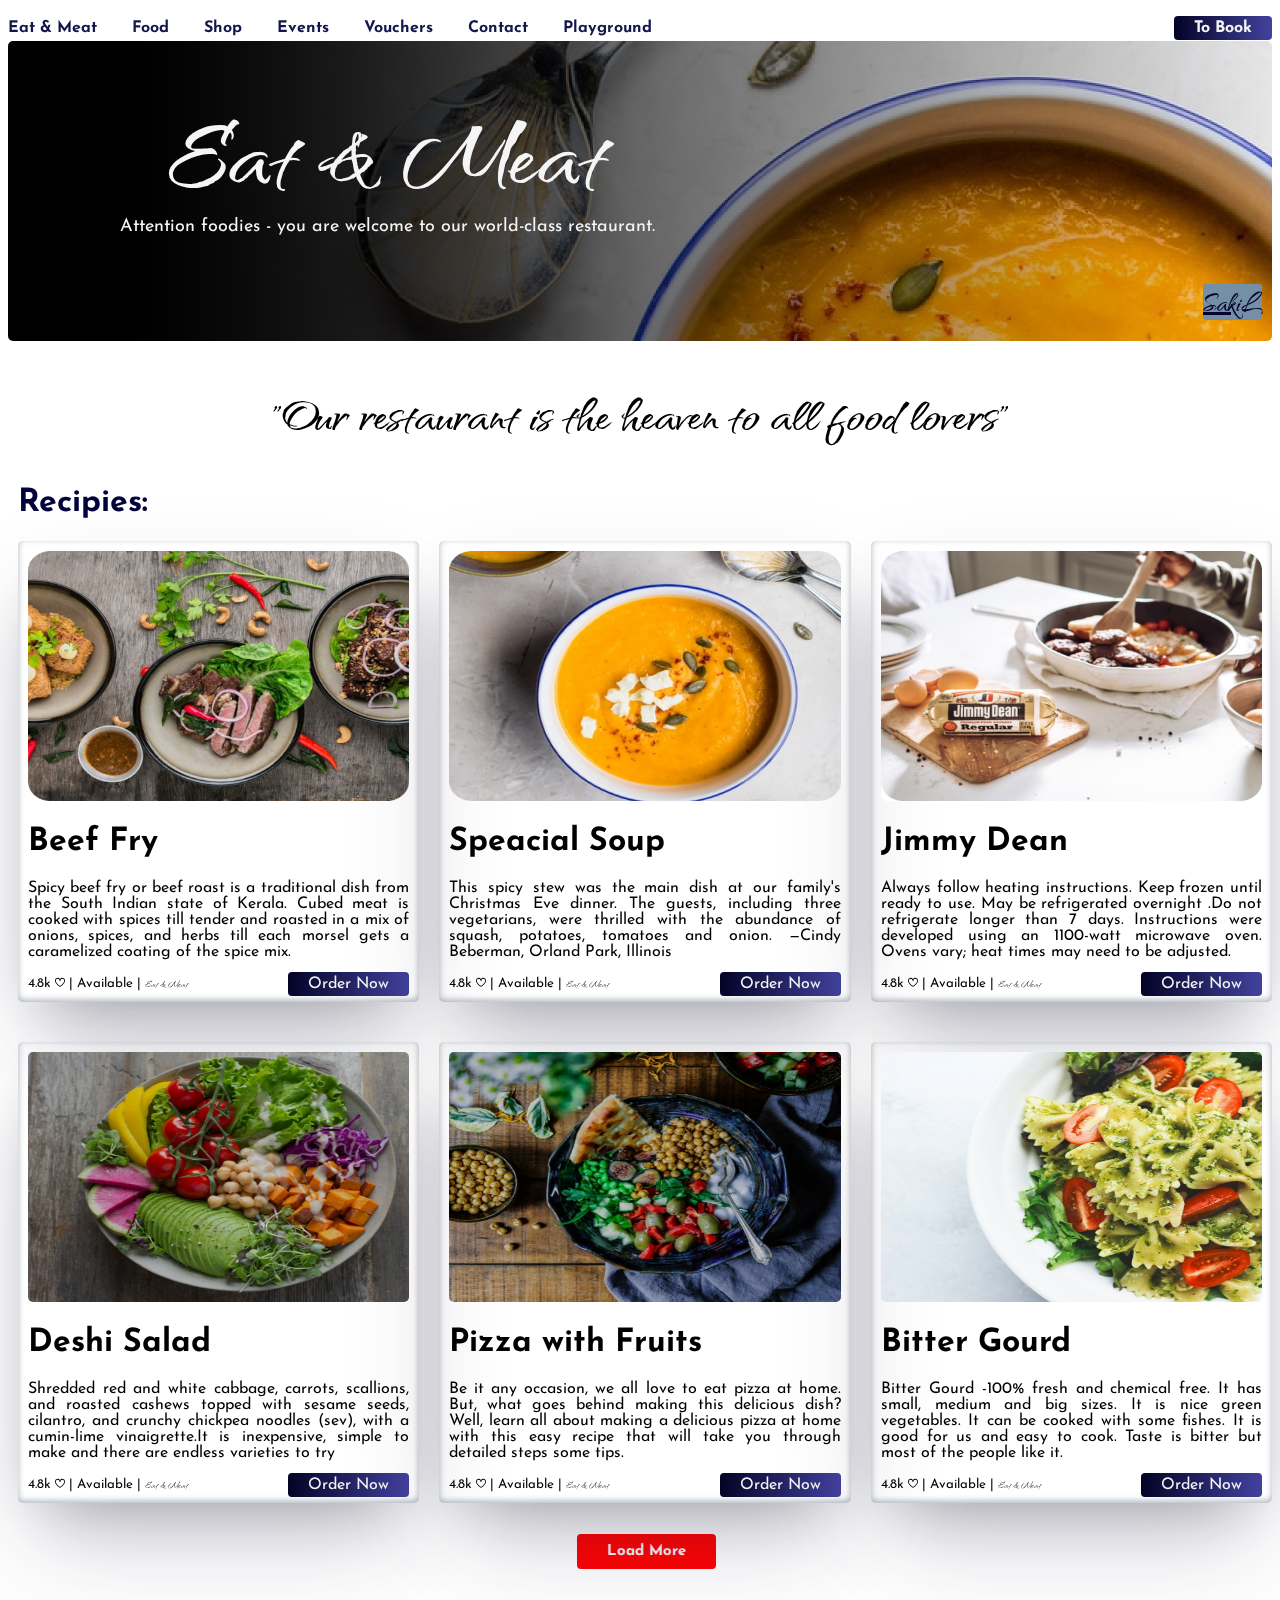
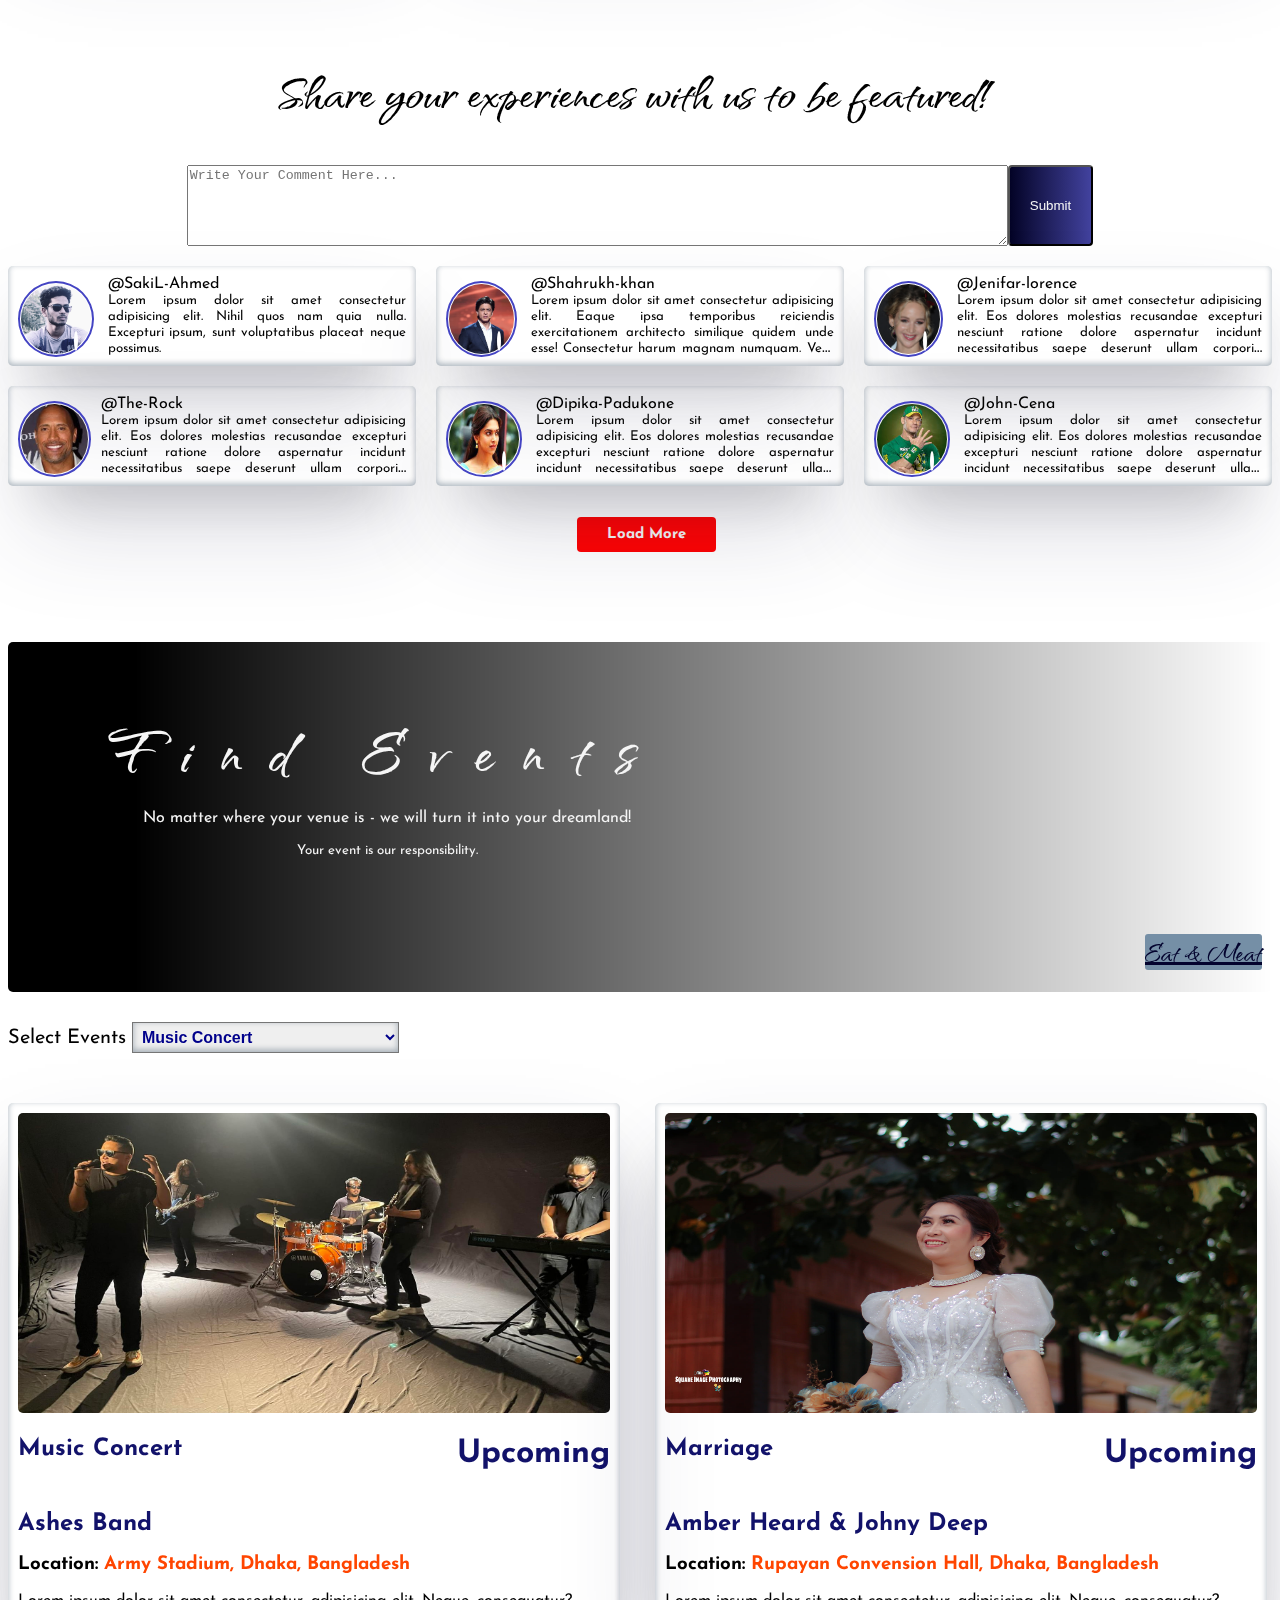
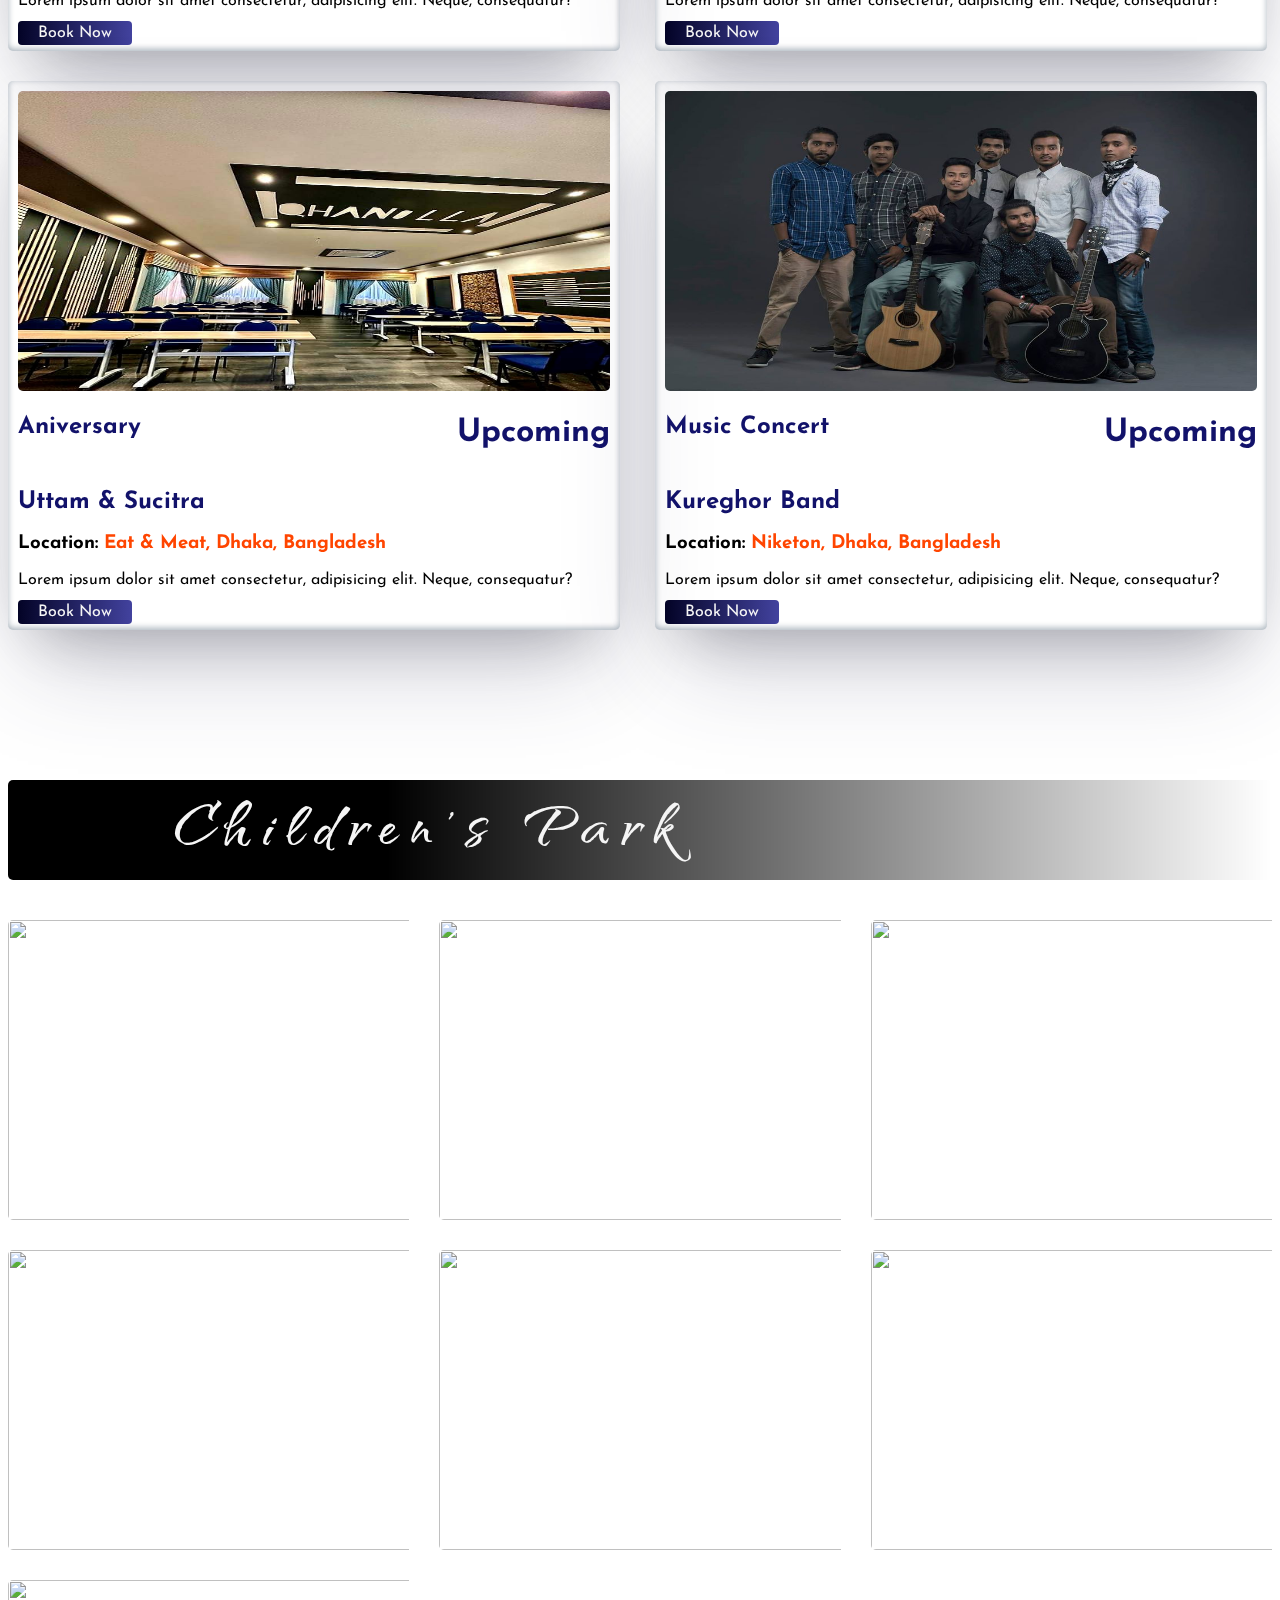
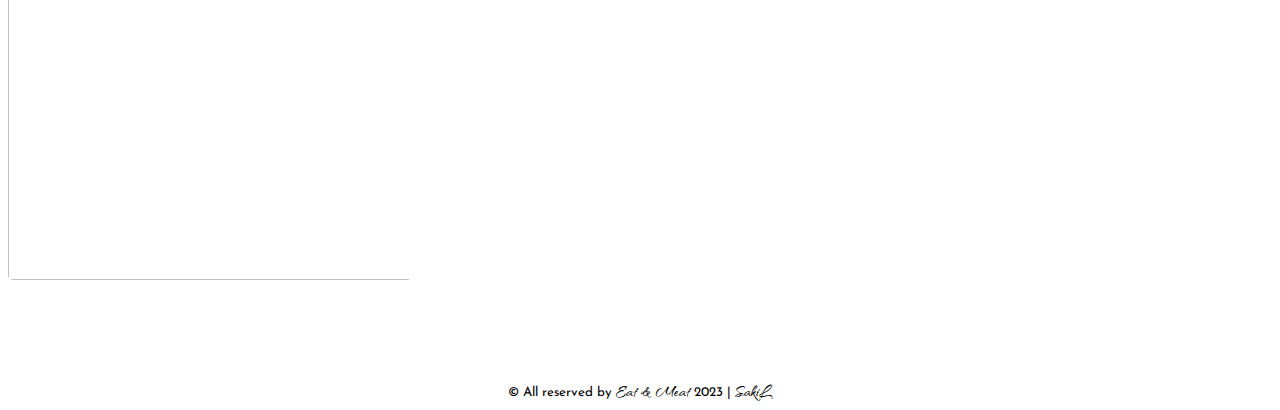
==== commit 22630258: "Mobile Responsive" ====
--- a/index.html
+++ b/index.html
@@ -195,7 +195,7 @@
                 <div class="image-and-comment">
                     <img class="experiences-image" src="images/male/SakiL.jpg" alt="">
                     <i class="fa-solid fa-circle"></i>
-                    <div>
+                    <div class="coment">
                         <p class="user-name">@SakiL-Ahmed</p>
                         <small>Lorem ipsum dolor sit amet consectetur adipisicing elit. Nihil quos nam quia nulla.
                             Excepturi
@@ -207,7 +207,7 @@
                     <img class="experiences-image" src="images/male/shahrukh-khan.jpg" alt="">
 
                     <i class="fa-solid fa-circle"></i>
-                    <div>
+                    <div class="coment">
                         <p class="user-name">@Shahrukh-khan</p>
                         <small class="coment-small-text">Lorem ipsum dolor sit amet consectetur adipisicing elit. Eaque
                             ipsa
@@ -222,7 +222,7 @@
 
                     <i class="fa-solid fa-circle"></i>
 
-                    <div>
+                    <div class="coment">
                         <p class="user-name">@Jenifar-lorence</p>
                         <small>Lorem ipsum dolor sit amet consectetur adipisicing elit. Eos dolores molestias recusandae
                             excepturi nesciunt ratione dolore aspernatur incidunt necessitatibus saepe deserunt ullam
@@ -234,7 +234,7 @@
                 <div class="image-and-comment">
                     <img class="experiences-image" src="images/male/The-Rock.jpeg" alt="">
 
-                    <div>
+                    <div class="coment">
                         <p class="user-name">@The-Rock</p>
                         <small>Lorem ipsum dolor sit amet consectetur adipisicing elit. Eos dolores molestias recusandae
                             excepturi nesciunt ratione dolore aspernatur incidunt necessitatibus saepe deserunt ullam
@@ -248,7 +248,7 @@
 
                     <i class="fa-solid fa-circle"></i>
 
-                    <div>
+                    <div class="coment">
                         <p class=" user-name">@Dipika-Padukone</p>
                         <small>Lorem ipsum dolor sit amet consectetur adipisicing elit. Eos dolores molestias recusandae
                             excepturi nesciunt ratione dolore aspernatur incidunt necessitatibus saepe deserunt ullam
@@ -261,7 +261,7 @@
 
                     <i class="fa-solid fa-circle"></i>
 
-                    <div>
+                    <div class="coment">
                         <p class="user-name">@John-Cena</p>
                         <small>Lorem ipsum dolor sit amet consectetur adipisicing elit. Eos dolores molestias recusandae
                             excepturi nesciunt ratione dolore aspernatur incidunt necessitatibus saepe deserunt ullam
@@ -403,9 +403,6 @@
                 <div class="children-card">
                     <img src="images/children/ch3.jpg" alt="">
                 </div>
-                <div class="children-card">
-                    <img src="images/children/ch4.jpg" alt="">
-                </div>
             </div>
 
         </section>
--- a/CSS/style.css
+++ b/CSS/style.css
@@ -1,3 +1,7 @@
+* {
+    scroll-behavior: smooth;
+}
+
 body {
     font-family: 'Josefin Sans', sans-serif;
 }
@@ -48,7 +52,7 @@
     background-position: center;
     background-size: cover;
     position: relative;
-    background: linear-gradient(to right, rgba(0, 0, 0, 1) 10%, rgba(0, 0, 0, 0) 100%), url(../images/food/Project\ Cover2.png);
+    background: linear-gradient(to right, rgba(0, 0, 0, 1) 10%, rgba(0, 0, 0, 0) 100%), url(/images/food/Project\ Cover2.png);
 }
 
 .banner-text {
@@ -227,7 +231,19 @@
     transition-duration: 1s;
 }
 
-/* Experiences Gellery */
+/* Experiences Gellery / Comment Section */
+.coment {
+    display: -webkit-box;
+    -webkit-box-orient: vertical;
+    -webkit-line-clamp: 5;
+    overflow: hidden;
+    text-overflow: ellipsis;
+}
+
+.coment:hover,
+.image-and-comment:hover {
+    overflow: visible;
+}
 
 .comment-section {
     margin-bottom: 100px;
@@ -440,7 +456,6 @@
     position: absolute;
     top: -55px;
     right: 20%;
-    transform: translate(-10%, 0);
 }
 
 #water {
@@ -465,7 +480,7 @@
 
 .childrens {
     display: grid;
-    grid-template-columns: auto auto auto auto;
+    grid-template-columns: repeat(3, 1fr);
     gap: 30px;
 }
 
@@ -484,4 +499,73 @@
 
 .children-card img:hover {
     transform: scale(1.2);
+}
+
+/* Media Query */
+
+
+@media screen and (max-width: 576px) {
+    .childrens {
+        grid-template-columns: repeat(1, 1fr);
+    }
+
+    .events {
+        grid-template-columns: repeat(1, 1fr);
+    }
+
+    .experiences-gallery {
+        grid-template-columns: repeat(1, 1fr);
+    }
+
+    .recipies-section {
+        grid-template-columns: repeat(1, 1fr);
+    }
+
+    .navbar {
+        display: none;
+    }
+
+    .restaurant {
+        font-size: 60px;
+    }
+
+    .banner-text {
+        width: 100%;
+        margin: 20px 0 0 60px;
+    }
+
+    .quote {
+        font-size: 10px;
+    }
+
+    .events-text h1 {
+        font-size: 30px;
+        color: black;
+    }
+
+    .events-text p,
+    small {
+        font-size: 10px;
+        color: black;
+    }
+
+
+    .events-text {
+        left: 180px;
+    }
+
+    .find-events {
+        height: 150px;
+        background: none;
+    }
+
+    .owner {
+        display: none;
+    }
+
+    .chldrens-text {
+        font-size: 10px;
+        top: 10%;
+        left: 10%;
+    }
 }